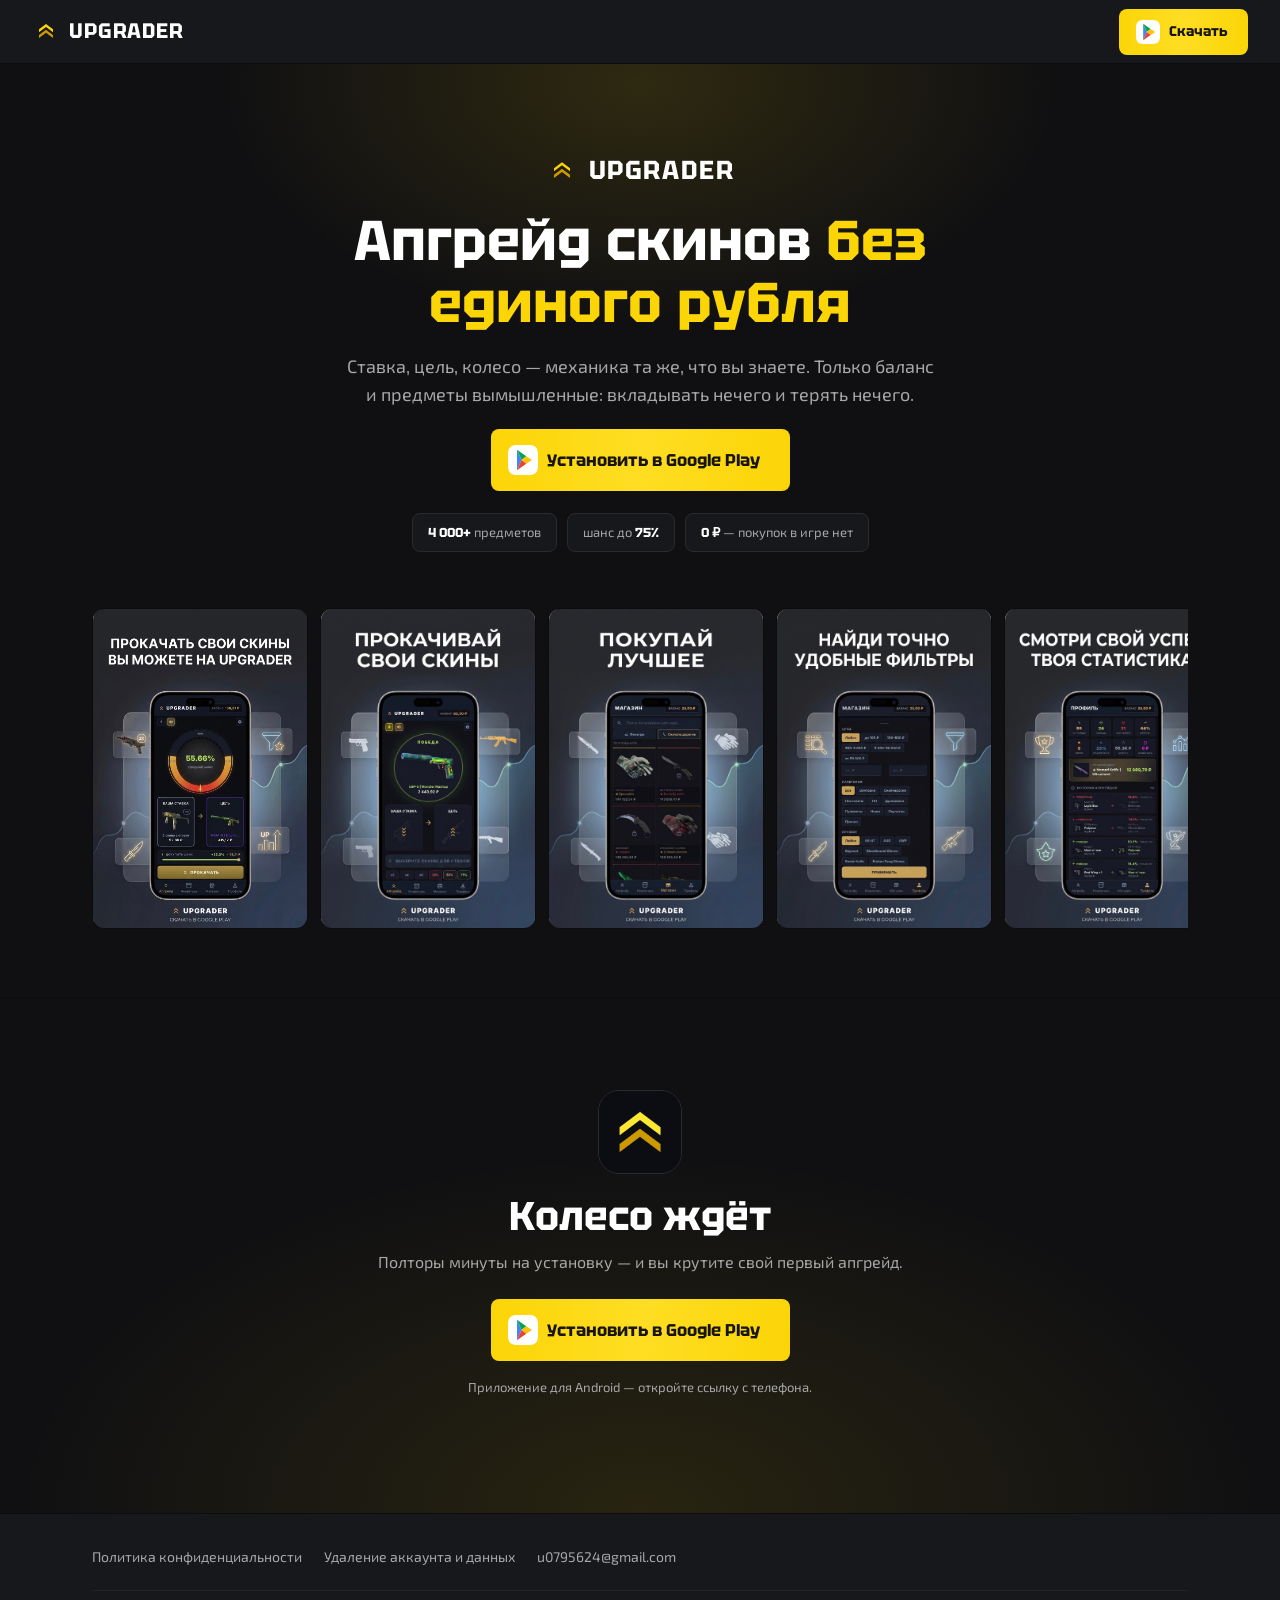
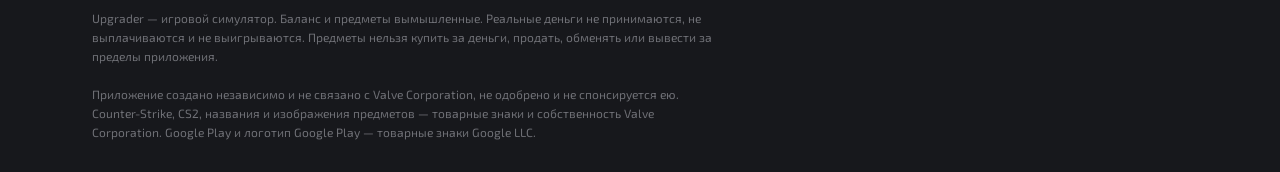
==== index.html @ e93dd1fe "Промо-страница Upgrader для upgrader-play.ru Co-Authored-By: Claude Opus 5 <noreply@anthropic.com>" ====
<!doctype html>
<html lang="ru">
  <head>
    <meta charset="utf-8" />
    <meta name="viewport" content="width=device-width, initial-scale=1" />
    <title>Upgrader — апгрейд скинов КС2 на Android. Скачать бесплатно</title>
    <meta
      name="description"
      content="Upgrader — апгрейд скинов CS2 в телефоне. Ставка, цель, колесо. 4000+ предметов, шанс до 75%, бесплатно. Скачать в Google Play."
    />
    <link rel="canonical" href="https://upgrader-play.ru/" />
    <meta name="theme-color" content="#17181c" />

    <meta property="og:type" content="website" />
    <meta property="og:url" content="https://upgrader-play.ru/" />
    <meta property="og:title" content="Upgrader — апгрейд скинов КС2 бесплатно" />
    <meta property="og:description" content="Та же механика апгрейда, только без депозита. Скачать в Google Play." />
    <meta property="og:image" content="/assets/img/shots/s2.png" />
    <meta name="twitter:card" content="summary_large_image" />

    <link rel="icon" href="/assets/img/favicon.svg" type="image/svg+xml" />
    <link rel="apple-touch-icon" href="/assets/img/icon-512.png" />
    <link rel="preload" href="/assets/fonts/tektur-cyrillic.woff2" as="font" type="font/woff2" crossorigin />
    <link rel="preload" href="/assets/fonts/exo2-cyrillic.woff2" as="font" type="font/woff2" crossorigin />
    <link rel="stylesheet" href="/assets/css/app.css" />

    <!-- Мгновенная переадресация в Google Play. Сейчас выключена: страница
         показывается, человек нажимает кнопку сам. Чтобы включить — убрать
         комментарий со строки ниже. -->
    <!-- <script>window.AUTO_REDIRECT = true;</script> -->
  </head>

  <body>
    <header class="hdr">
      <a class="logo" href="/">
        <svg viewBox="0 0 512 512" aria-hidden="true">
          <path d="M256 130 384 226v51L256 181 128 277v-51z" fill="#fbd506" />
          <path d="M256 235 384 331v51L256 286 128 382v-51z" fill="#cc9900" />
        </svg>
        UPGRADER
      </a>

      <span class="hdr__sp"></span>

      <a class="btn btn--y btn--play" href="#" data-cta="header">
        <svg class="btn__gp" viewBox="0 0 100 100" aria-hidden="true">
          <rect width="100" height="100" rx="24" fill="#fff" />
          <path d="M30 16 L45 50 L30 84 Z" fill="#4285f4" />
          <path d="M30 16 L61 37.1 L45 50 Z" fill="#00a651" />
          <path d="M61 37.1 L80 50 L61 62.9 L45 50 Z" fill="#ffc107" />
          <path d="M30 84 L61 62.9 L45 50 Z" fill="#ea4335" />
        </svg>
        Скачать
      </a>
    </header>

    <main>
      <!-- Первый экран -->
      <section class="hero">
        <div class="wrap hero__in">
          <div class="wordmark">
            <svg viewBox="0 0 512 512" aria-hidden="true">
              <path d="M256 130 384 226v51L256 181 128 277v-51z" fill="#fbd506" />
              <path d="M256 235 384 331v51L256 286 128 382v-51z" fill="#cc9900" />
            </svg>
            UPGRADER
          </div>

          <h1 class="claim">Апгрейд скинов <em>без единого рубля</em></h1>

          <p class="claim__sub">
            Ставка, цель, колесо — механика та же, что вы знаете. Только баланс
            и предметы вымышленные: вкладывать нечего и терять нечего.
          </p>

          <a class="btn btn--y btn--lg btn--play" href="#" data-cta="hero">
            <svg class="btn__gp" viewBox="0 0 100 100" aria-hidden="true">
              <rect width="100" height="100" rx="24" fill="#fff" />
              <path d="M30 16 L45 50 L30 84 Z" fill="#4285f4" />
              <path d="M30 16 L61 37.1 L45 50 Z" fill="#00a651" />
              <path d="M61 37.1 L80 50 L61 62.9 L45 50 Z" fill="#ffc107" />
              <path d="M30 84 L61 62.9 L45 50 Z" fill="#ea4335" />
            </svg>
            Установить в Google Play
          </a>

          <div class="facts">
            <span><b>4 000+</b> предметов</span>
            <span>шанс до <b>75%</b></span>
            <span><b>0 ₽</b> — покупок в игре нет</span>
          </div>
        </div>
      </section>

      <!-- Скриншоты приложения -->
      <section class="shotsec">
        <div class="wrap">
          <div class="shots">
            <img src="/assets/img/shots/s2.png" alt="Экран апгрейда: колесо, ставка и цель" width="1080" height="1613" />
            <img src="/assets/img/shots/s5.png" alt="Победа: предмет уходит в инвентарь" width="1080" height="1613" loading="lazy" />
            <img src="/assets/img/shots/s3.png" alt="Магазин предметов" width="1080" height="1613" loading="lazy" />
            <img src="/assets/img/shots/s4.png" alt="Фильтры магазина по цене и категории" width="1080" height="1613" loading="lazy" />
            <img src="/assets/img/shots/s1.png" alt="Профиль: статистика и история апгрейдов" width="1080" height="1613" loading="lazy" />
          </div>
        </div>
      </section>

      <!-- Финальный призыв -->
      <section class="finale">
        <div class="wrap">
          <img class="install__icon" src="/assets/img/icon-512.png" alt="" width="84" height="84" />
          <h2>Колесо ждёт</h2>
          <p>Полторы минуты на установку — и вы крутите свой первый апгрейд.</p>
          <a class="btn btn--y btn--lg btn--play" href="#" data-cta="finale">
            <svg class="btn__gp" viewBox="0 0 100 100" aria-hidden="true">
              <rect width="100" height="100" rx="24" fill="#fff" />
              <path d="M30 16 L45 50 L30 84 Z" fill="#4285f4" />
              <path d="M30 16 L61 37.1 L45 50 Z" fill="#00a651" />
              <path d="M61 37.1 L80 50 L61 62.9 L45 50 Z" fill="#ffc107" />
              <path d="M30 84 L61 62.9 L45 50 Z" fill="#ea4335" />
            </svg>
            Установить в Google Play
          </a>
          <p class="hint" data-only="desktop">Приложение для Android — откройте ссылку с телефона.</p>
        </div>
      </section>
    </main>

    <footer class="foot">
      <div class="wrap">
        <nav class="foot__links">
          <a href="/privacy.html">Политика конфиденциальности</a>
          <a href="/delete-account.html">Удаление аккаунта и данных</a>
          <a href="mailto:u0795624@gmail.com">u0795624@gmail.com</a>
        </nav>
        <p class="legal">
          Upgrader — игровой симулятор. Баланс и предметы вымышленные. Реальные деньги
          не принимаются, не выплачиваются и не выигрываются. Предметы нельзя купить
          за деньги, продать, обменять или вывести за пределы приложения.
        </p>
        <p class="legal">
          Приложение создано независимо и не связано с Valve Corporation, не одобрено
          и не спонсируется ею. Counter-Strike, CS2, названия и изображения предметов —
          товарные знаки и собственность Valve Corporation. Google Play и логотип
          Google Play — товарные знаки Google LLC.
        </p>
      </div>
    </footer>

    <div class="dock">
      <a class="btn btn--y btn--wide btn--play" href="#" data-cta="dock">
        <svg class="btn__gp" viewBox="0 0 100 100" aria-hidden="true">
          <rect width="100" height="100" rx="24" fill="#fff" />
          <path d="M30 16 L45 50 L30 84 Z" fill="#4285f4" />
          <path d="M30 16 L61 37.1 L45 50 Z" fill="#00a651" />
          <path d="M61 37.1 L80 50 L61 62.9 L45 50 Z" fill="#ffc107" />
          <path d="M30 84 L61 62.9 L45 50 Z" fill="#ea4335" />
        </svg>
        Установить бесплатно
      </a>
    </div>

    <script src="/assets/js/site.js" defer></script>
  </body>
</html>
---- assets/css/app.css ----
@import url('fonts.css');

/* Палитра и шрифты сняты с upgrader.vip — знакомая игроку среда. */

:root {
  --black: #101012;
  --header: #17181c;
  --block: #17181c;
  --border: #2b2b2e;
  --gray: #a7a7a7;
  --gray-dim: #6f7076;

  --yellow: #fbd506;
  --yellow-ink: #17140a;
  --gold-grad: linear-gradient(93deg, #fbd506 0%, #ffdd23 50%, #fbd506 100%);

  --display: 'Tektur', 'Segoe UI', sans-serif;
  --body: 'Exo 2', 'Segoe UI', sans-serif;

  --shell: 1160px;
  --gut: clamp(16px, 3vw, 32px);
}

*,
*::before,
*::after {
  box-sizing: border-box;
}

body {
  margin: 0;
  background: var(--black);
  color: #fff;
  font: 400 16px/1.55 var(--body);
  -webkit-font-smoothing: antialiased;
  overflow-x: hidden;
}

img {
  display: block;
  max-width: 100%;
}
a {
  color: inherit;
  text-decoration: none;
}
p {
  margin: 0;
}
h1,
h2 {
  font-family: var(--display);
  font-weight: 700;
  line-height: 1.1;
  margin: 0;
}
:focus-visible {
  outline: 2px solid var(--yellow);
  outline-offset: 3px;
  border-radius: 4px;
}

.wrap {
  max-width: var(--shell);
  margin: 0 auto;
  padding: 0 var(--gut);
}

/* ── Шапка ─────────────────────────────────────────────────── */

.hdr {
  position: sticky;
  top: 0;
  z-index: 50;
  height: 64px;
  display: flex;
  align-items: center;
  gap: 20px;
  padding: 0 var(--gut);
  background: var(--header);
  border-bottom: 1px solid #0c0c0e;
}

.logo {
  display: flex;
  align-items: center;
  gap: 9px;
  font-family: var(--display);
  font-weight: 700;
  font-size: 21px;
  letter-spacing: 0.04em;
}

.logo svg {
  width: 28px;
  height: 28px;
}

.hdr__sp {
  flex: 1;
}

/* ── Кнопки ────────────────────────────────────────────────── */

.btn {
  display: inline-flex;
  align-items: center;
  justify-content: center;
  gap: 9px;
  border: 0;
  border-radius: 8px;
  font-family: var(--display);
  font-weight: 700;
  font-size: 14px;
  padding: 11px 20px;
  white-space: nowrap;
  transition: transform 0.15s, box-shadow 0.15s;
}

.btn--y {
  background: var(--gold-grad);
  color: var(--yellow-ink);
}

.btn--y:hover {
  transform: translateY(-1px);
  box-shadow: 0 8px 26px -10px rgba(251, 213, 6, 0.85);
}

.btn--lg {
  padding: 16px 30px;
  font-size: 17px;
}

.btn--wide {
  width: 100%;
}

.btn--play {
  padding-left: 17px;
}

/* Плитка Google Play на кнопке: белая подложка, чтобы не сливалась с золотом */
.btn__gp {
  width: 24px;
  height: 24px;
  flex: none;
  border-radius: 6px;
}

.btn--lg .btn__gp {
  width: 30px;
  height: 30px;
  border-radius: 7px;
}

/* ── Первый экран ──────────────────────────────────────────── */

.hero {
  position: relative;
  padding: clamp(40px, 8vw, 86px) 0 clamp(30px, 5vw, 56px);
  overflow: hidden;
}

.hero::before {
  content: '';
  position: absolute;
  top: -240px;
  left: 50%;
  width: min(900px, 130vw);
  height: 520px;
  transform: translateX(-50%);
  background: radial-gradient(ellipse at center, rgba(251, 213, 6, 0.13), transparent 66%);
  pointer-events: none;
}

.hero__in {
  position: relative;
  display: flex;
  flex-direction: column;
  align-items: center;
  gap: 20px;
  text-align: center;
}

.wordmark {
  display: flex;
  align-items: center;
  gap: 11px;
  font-family: var(--display);
  font-weight: 700;
  font-size: clamp(20px, 3vw, 26px);
  letter-spacing: 0.06em;
}

.wordmark svg {
  width: 32px;
  height: 32px;
}

.claim {
  font-size: clamp(30px, 6vw, 56px);
  max-width: 16ch;
}

.claim em {
  font-style: normal;
  color: var(--yellow);
}

.claim__sub {
  color: var(--gray);
  font-size: clamp(15px, 2vw, 18px);
  max-width: 54ch;
}

.facts {
  display: flex;
  flex-wrap: wrap;
  justify-content: center;
  gap: 10px;
  margin-top: 2px;
}

.facts span {
  background: var(--block);
  border: 1px solid var(--border);
  border-radius: 8px;
  padding: 8px 15px;
  font-size: 13px;
  color: var(--gray);
}

.facts b {
  color: #fff;
  font-family: var(--display);
}

/* ── Скриншоты ─────────────────────────────────────────────── */

.shotsec {
  padding-bottom: clamp(30px, 5vw, 56px);
}

.shots {
  display: grid;
  grid-auto-flow: column;
  grid-auto-columns: minmax(216px, 1fr);
  gap: 12px;
  overflow-x: auto;
  padding-bottom: 12px;
  scroll-snap-type: x mandatory;
  scrollbar-width: thin;
  scrollbar-color: #34343a transparent;
}

.shots img {
  scroll-snap-align: center;
  width: 100%;
  height: auto;
  border-radius: 12px;
  border: 1px solid #0c0c0e;
  background: var(--block);
}

/* ── Финал ─────────────────────────────────────────────────── */

.finale {
  text-align: center;
  padding: clamp(48px, 8vw, 92px) 0;
  border-top: 1px solid #0c0c0e;
  background: radial-gradient(ellipse 70% 100% at 50% 100%, rgba(251, 213, 6, 0.1), transparent 70%);
}

.install__icon {
  width: 84px;
  height: 84px;
  border-radius: 21px;
  border: 1px solid var(--border);
  margin: 0 auto 20px;
}

.finale h2 {
  font-size: clamp(26px, 4.4vw, 40px);
  margin-bottom: 12px;
}

.finale p {
  color: var(--gray);
  margin-bottom: 24px;
}

.hint {
  color: var(--gray-dim);
  font-size: 13px;
  margin-top: 16px;
}

/* ── Подвал ────────────────────────────────────────────────── */

.foot {
  background: var(--header);
  border-top: 1px solid #0c0c0e;
  padding: 32px 0 calc(30px + env(safe-area-inset-bottom));
}

.foot__links {
  display: flex;
  flex-wrap: wrap;
  gap: 22px;
  padding-bottom: 22px;
  border-bottom: 1px solid #232325;
}

.foot__links a {
  color: var(--gray);
  font-size: 14px;
}

.foot__links a:hover {
  color: #fff;
}

.legal {
  color: var(--gray-dim);
  font-size: 12px;
  line-height: 1.6;
  max-width: 90ch;
  margin-top: 18px;
}

/* ── Липкая кнопка на телефоне ─────────────────────────────── */

.dock {
  position: fixed;
  left: 0;
  right: 0;
  bottom: 0;
  z-index: 45;
  display: none;
  padding: 9px var(--gut) calc(9px + env(safe-area-inset-bottom));
  background: rgba(16, 16, 18, 0.94);
  backdrop-filter: blur(10px);
  border-top: 1px solid #232325;
}

@media (max-width: 720px) {
  body[data-scrolled] .dock {
    display: block;
  }
  body {
    padding-bottom: 70px;
  }
  .hdr .btn--y {
    display: none;
  }
}

[data-only='desktop'] {
  display: none;
}

body[data-plat='other'] [data-only='desktop'] {
  display: revert;
}

@media (prefers-reduced-motion: reduce) {
  *,
  *::before,
  *::after {
    transition-duration: 0.01ms !important;
    animation-duration: 0.01ms !important;
  }
}
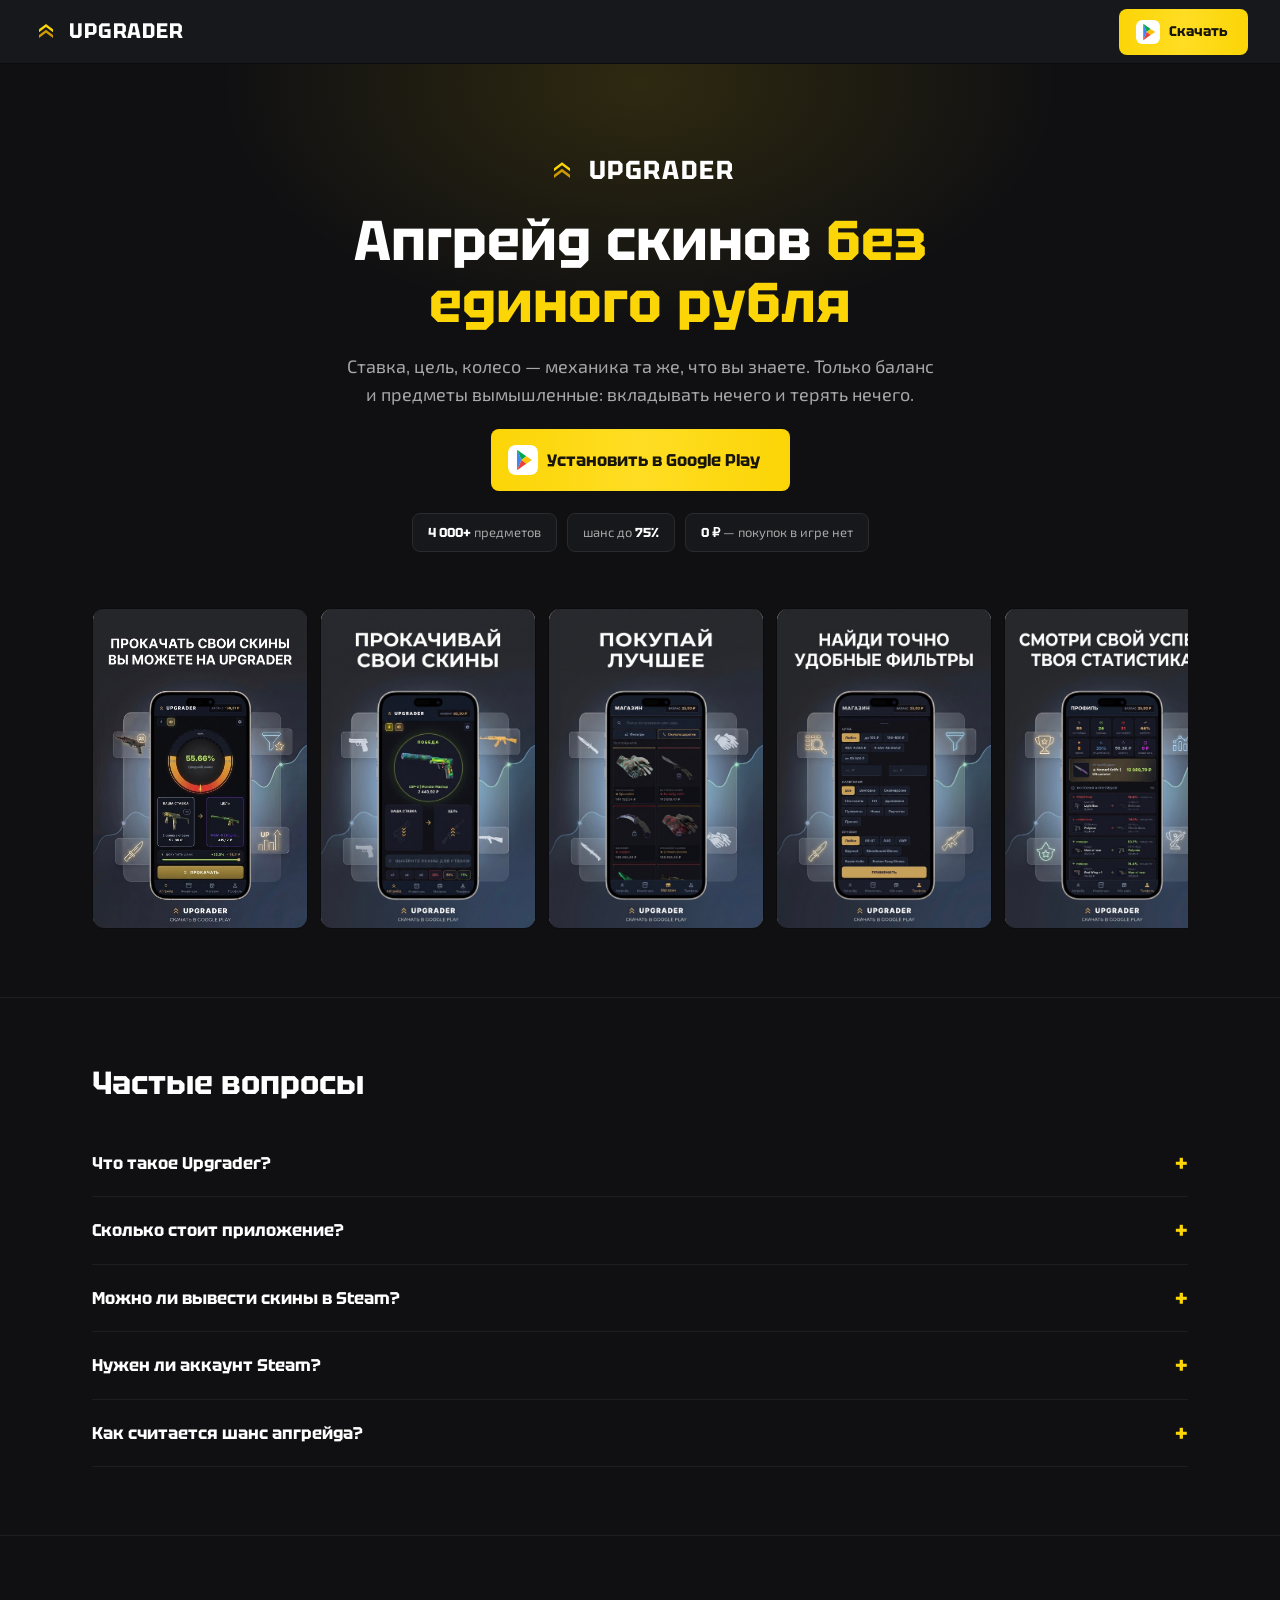
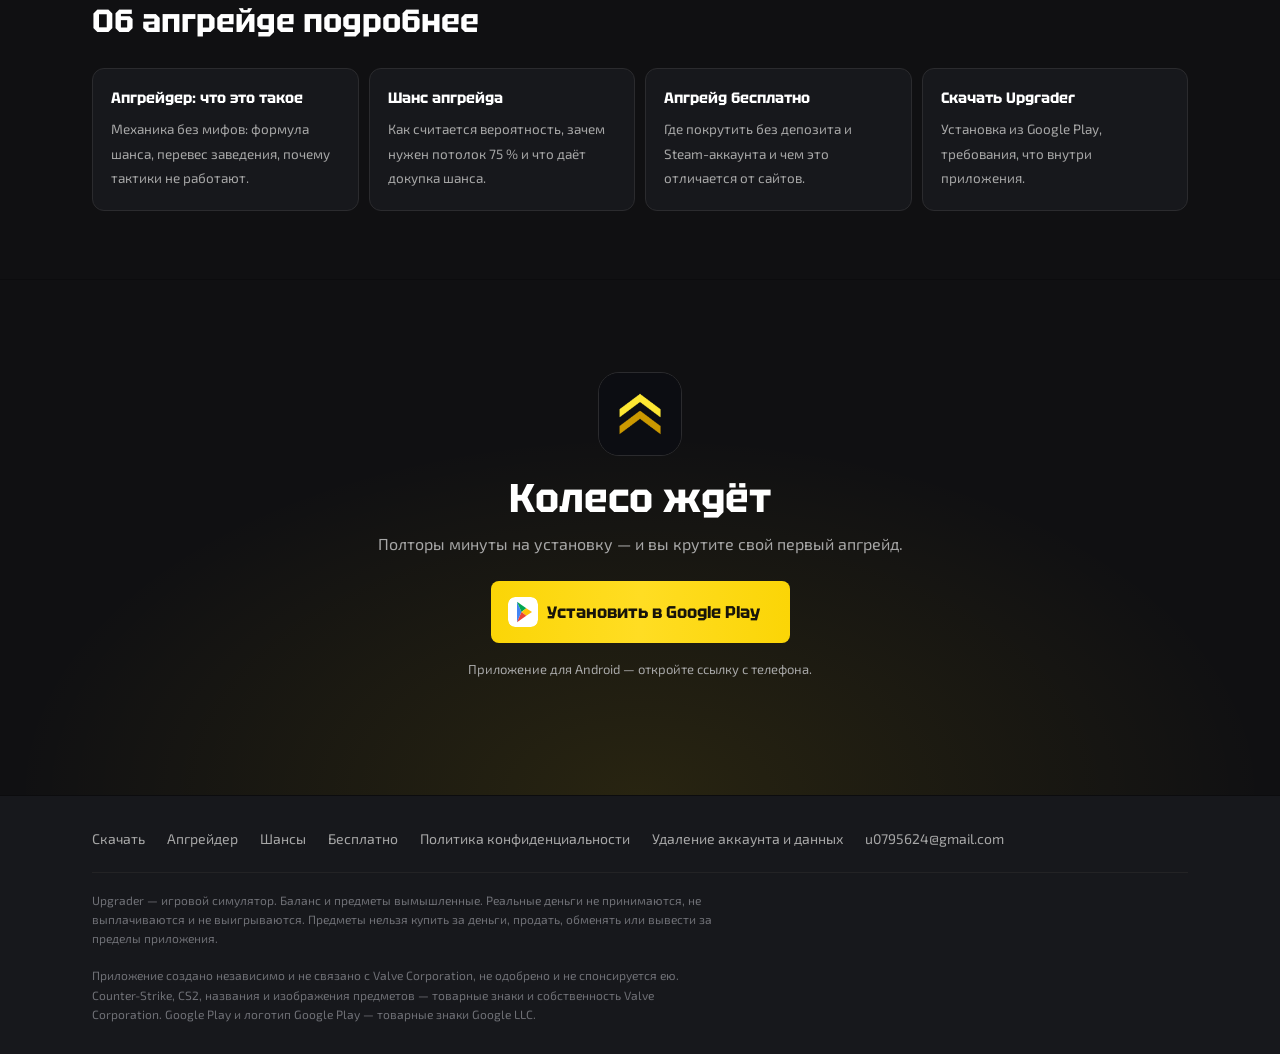
==== commit ed4b2ea1: "SEO: контентные страницы, микроразметка, robots и sitemap Четыре страницы под поисковые кластеры: ск" ====
--- a/index.html
+++ b/index.html
@@ -3,19 +3,21 @@
   <head>
     <meta charset="utf-8" />
     <meta name="viewport" content="width=device-width, initial-scale=1" />
-    <title>Upgrader — апгрейд скинов КС2 на Android. Скачать бесплатно</title>
+    <title>Upgrader (Апгрейдер) — апгрейд скинов КС2, скачать на Android</title>
     <meta
       name="description"
-      content="Upgrader — апгрейд скинов CS2 в телефоне. Ставка, цель, колесо. 4000+ предметов, шанс до 75%, бесплатно. Скачать в Google Play."
+      content="Upgrader — апгрейдер скинов CS2 на телефоне. Ставка, цель, колесо: 4000+ предметов, шанс до 75%. Бесплатно, без депозита и Steam-аккаунта. Скачать в Google Play."
     />
     <link rel="canonical" href="https://upgrader-play.ru/" />
     <meta name="theme-color" content="#17181c" />
 
     <meta property="og:type" content="website" />
     <meta property="og:url" content="https://upgrader-play.ru/" />
-    <meta property="og:title" content="Upgrader — апгрейд скинов КС2 бесплатно" />
+    <meta property="og:site_name" content="Upgrader" />
+    <meta property="og:locale" content="ru_RU" />
+    <meta property="og:title" content="Upgrader (Апгрейдер) — апгрейд скинов КС2 бесплатно" />
     <meta property="og:description" content="Та же механика апгрейда, только без депозита. Скачать в Google Play." />
-    <meta property="og:image" content="/assets/img/shots/s2.png" />
+    <meta property="og:image" content="https://upgrader-play.ru/assets/img/shots/s2.png" />
     <meta name="twitter:card" content="summary_large_image" />
 
     <link rel="icon" href="/assets/img/favicon.svg" type="image/svg+xml" />
@@ -28,6 +30,88 @@
          показывается, человек нажимает кнопку сам. Чтобы включить — убрать
          комментарий со строки ниже. -->
     <!-- <script>window.AUTO_REDIRECT = true;</script> -->
+
+    <script type="application/ld+json">
+      {
+        "@context": "https://schema.org",
+        "@graph": [
+          {
+            "@type": "WebSite",
+            "@id": "https://upgrader-play.ru/#website",
+            "url": "https://upgrader-play.ru/",
+            "name": "Upgrader",
+            "alternateName": ["Апгрейдер", "Upgrader апгрейдер скины кс"],
+            "inLanguage": "ru-RU"
+          },
+          {
+            "@type": "MobileApplication",
+            "@id": "https://upgrader-play.ru/#app",
+            "name": "Upgrader — апгрейдер скинов",
+            "alternateName": "Апгрейдер",
+            "description": "Симулятор апгрейда скинов CS2 для Android: ставка, цель, колесо. Более 4000 предметов, максимальный шанс 75%, внутриигровых покупок нет.",
+            "applicationCategory": "GameApplication",
+            "applicationSubCategory": "Casual",
+            "operatingSystem": "Android 6.0+",
+            "inLanguage": "ru-RU",
+            "author": { "@type": "Organization", "name": "Narodniy" },
+            "screenshot": [
+              "https://upgrader-play.ru/assets/img/shots/s2.png",
+              "https://upgrader-play.ru/assets/img/shots/s3.png",
+              "https://upgrader-play.ru/assets/img/shots/s1.png"
+            ],
+            "offers": { "@type": "Offer", "price": "0", "priceCurrency": "RUB" },
+            "installUrl": "https://play.google.com/store/apps/details?id=com.upgrader.upgrader",
+            "downloadUrl": "https://play.google.com/store/apps/details?id=com.upgrader.upgrader"
+          },
+          {
+            "@type": "FAQPage",
+            "@id": "https://upgrader-play.ru/#faq",
+            "mainEntity": [
+              {
+                "@type": "Question",
+                "name": "Что такое Upgrader?",
+                "acceptedAnswer": {
+                  "@type": "Answer",
+                  "text": "Upgrader — приложение для Android, симулятор апгрейда скинов CS2. Вы ставите предмет, выбираете цель дороже и крутите колесо. Баланс и предметы вымышленные."
+                }
+              },
+              {
+                "@type": "Question",
+                "name": "Сколько стоит приложение?",
+                "acceptedAnswer": {
+                  "@type": "Answer",
+                  "text": "Нисколько. Скачивание бесплатное, внутриигровых покупок нет. В игре есть рекламные ролики: за досмотренный ролик даётся кейс."
+                }
+              },
+              {
+                "@type": "Question",
+                "name": "Можно ли вывести скины в Steam?",
+                "acceptedAnswer": {
+                  "@type": "Answer",
+                  "text": "Нет. Предметы существуют только внутри приложения: их нельзя купить за деньги, продать, обменять или вывести."
+                }
+              },
+              {
+                "@type": "Question",
+                "name": "Нужен ли аккаунт Steam?",
+                "acceptedAnswer": {
+                  "@type": "Answer",
+                  "text": "Нет. Ни Steam, ни регистрация не нужны, играть можно сразу в гостевом режиме. Вход через Google нужен только для сохранения прогресса в облаке."
+                }
+              },
+              {
+                "@type": "Question",
+                "name": "Как считается шанс апгрейда?",
+                "acceptedAnswer": {
+                  "@type": "Answer",
+                  "text": "Как отношение стоимости ставки к стоимости цели в процентах, с верхним пределом 75%. Значение видно в центре колеса до прокрутки."
+                }
+              }
+            ]
+          }
+        ]
+      }
+    </script>
   </head>
 
   <body>
@@ -101,6 +185,83 @@
             <img src="/assets/img/shots/s3.png" alt="Магазин предметов" width="1080" height="1613" loading="lazy" />
             <img src="/assets/img/shots/s4.png" alt="Фильтры магазина по цене и категории" width="1080" height="1613" loading="lazy" />
             <img src="/assets/img/shots/s1.png" alt="Профиль: статистика и история апгрейдов" width="1080" height="1613" loading="lazy" />
+          </div>
+        </div>
+      </section>
+
+      <!-- Частые вопросы -->
+      <section class="block">
+        <div class="wrap">
+          <h2>Частые вопросы</h2>
+
+          <details class="qa">
+            <summary>Что такое Upgrader?</summary>
+            <p>
+              Приложение для Android — симулятор апгрейда скинов CS2. Вы ставите
+              предмет, выбираете цель подороже и крутите колесо. Баланс и предметы
+              вымышленные.
+            </p>
+          </details>
+
+          <details class="qa">
+            <summary>Сколько стоит приложение?</summary>
+            <p>
+              Нисколько. Скачивание бесплатное, внутриигровых покупок нет.
+              В игре есть рекламные ролики: за досмотренный ролик даётся кейс.
+            </p>
+          </details>
+
+          <details class="qa">
+            <summary>Можно ли вывести скины в Steam?</summary>
+            <p>
+              Нет. Предметы существуют только внутри приложения: их нельзя купить
+              за деньги, продать, обменять или вывести. Это симулятор механики,
+              а не площадка обмена.
+            </p>
+          </details>
+
+          <details class="qa">
+            <summary>Нужен ли аккаунт Steam?</summary>
+            <p>
+              Нет. Ни Steam, ни регистрация не нужны — играть можно сразу
+              в гостевом режиме. Вход через Google нужен только чтобы прогресс
+              сохранялся в облаке и переносился на другое устройство.
+            </p>
+          </details>
+
+          <details class="qa">
+            <summary>Как считается шанс апгрейда?</summary>
+            <p>
+              Как отношение стоимости ставки к стоимости цели в процентах,
+              с верхним пределом 75 %. Значение видно в центре колеса
+              до прокрутки. Подробный разбор — на странице
+              <a href="/shansy/" style="color: var(--yellow)">о шансах апгрейда</a>.
+            </p>
+          </details>
+        </div>
+      </section>
+
+      <!-- Внутренние ссылки -->
+      <section class="block">
+        <div class="wrap">
+          <h2>Об апгрейде подробнее</h2>
+          <div class="links">
+            <a href="/apgreider/">
+              <b>Апгрейдер: что это такое</b>
+              <span>Механика без мифов: формула шанса, перевес заведения, почему тактики не работают.</span>
+            </a>
+            <a href="/shansy/">
+              <b>Шанс апгрейда</b>
+              <span>Как считается вероятность, зачем нужен потолок 75 % и что даёт докупка шанса.</span>
+            </a>
+            <a href="/besplatno/">
+              <b>Апгрейд бесплатно</b>
+              <span>Где покрутить без депозита и Steam-аккаунта и чем это отличается от сайтов.</span>
+            </a>
+            <a href="/skachat/">
+              <b>Скачать Upgrader</b>
+              <span>Установка из Google Play, требования, что внутри приложения.</span>
+            </a>
           </div>
         </div>
       </section>
@@ -129,6 +290,10 @@
     <footer class="foot">
       <div class="wrap">
         <nav class="foot__links">
+          <a href="/skachat/">Скачать</a>
+          <a href="/apgreider/">Апгрейдер</a>
+          <a href="/shansy/">Шансы</a>
+          <a href="/besplatno/">Бесплатно</a>
           <a href="/privacy.html">Политика конфиденциальности</a>
           <a href="/delete-account.html">Удаление аккаунта и данных</a>
           <a href="mailto:u0795624@gmail.com">u0795624@gmail.com</a>
--- a/assets/css/app.css
+++ b/assets/css/app.css
@@ -263,6 +263,89 @@
   background: var(--block);
 }
 
+/* ── Вопросы и внутренние ссылки ───────────────────────────── */
+
+.block {
+  padding: clamp(38px, 6vw, 68px) 0;
+  border-top: 1px solid #1e1e21;
+}
+
+.block h2 {
+  font-size: clamp(22px, 3.4vw, 32px);
+  margin-bottom: clamp(18px, 2.6vw, 28px);
+}
+
+.qa {
+  border-bottom: 1px solid #1e1e21;
+}
+
+.qa summary {
+  list-style: none;
+  cursor: pointer;
+  padding: 17px 0;
+  font-family: var(--display);
+  font-weight: 700;
+  font-size: clamp(14px, 2vw, 17px);
+  display: flex;
+  align-items: center;
+  justify-content: space-between;
+  gap: 16px;
+}
+
+.qa summary::-webkit-details-marker {
+  display: none;
+}
+
+.qa summary::after {
+  content: '+';
+  color: var(--yellow);
+  font-size: 21px;
+  flex: none;
+}
+
+.qa[open] summary::after {
+  content: '−';
+}
+
+.qa p {
+  color: var(--gray);
+  padding-bottom: 18px;
+  max-width: 74ch;
+  font-size: 14.5px;
+}
+
+.links {
+  display: grid;
+  grid-template-columns: repeat(auto-fit, minmax(230px, 1fr));
+  gap: 10px;
+}
+
+.links a {
+  display: block;
+  background: var(--block);
+  border: 1px solid var(--border);
+  border-radius: 12px;
+  padding: 18px 18px 20px;
+  transition: border-color 0.15s, transform 0.15s;
+}
+
+.links a:hover {
+  border-color: #4a4a50;
+  transform: translateY(-2px);
+}
+
+.links b {
+  font-family: var(--display);
+  font-size: 15px;
+  display: block;
+  margin-bottom: 6px;
+}
+
+.links span {
+  color: var(--gray);
+  font-size: 13.5px;
+}
+
 /* ── Финал ─────────────────────────────────────────────────── */
 
 .finale {
@@ -294,6 +377,155 @@
   color: var(--gray-dim);
   font-size: 13px;
   margin-top: 16px;
+}
+
+/* ── Текстовые страницы ────────────────────────────────────── */
+
+.doc {
+  max-width: 760px;
+  margin: 0 auto;
+  padding: clamp(28px, 5vw, 56px) var(--gut) clamp(40px, 6vw, 72px);
+}
+
+.crumbs {
+  font-size: 13px;
+  color: var(--gray-dim);
+  margin-bottom: 20px;
+}
+
+.crumbs a {
+  color: var(--gray);
+}
+
+.crumbs a:hover {
+  color: #fff;
+}
+
+.doc h1 {
+  font-size: clamp(26px, 4.6vw, 40px);
+  margin-bottom: 16px;
+}
+
+.doc h2 {
+  font-size: clamp(20px, 3vw, 27px);
+  margin: 38px 0 14px;
+}
+
+.doc h3 {
+  font-family: var(--display);
+  font-size: 17px;
+  font-weight: 700;
+  margin: 26px 0 10px;
+}
+
+.doc p {
+  margin-bottom: 15px;
+  color: #d4d4d6;
+}
+
+.doc .lead {
+  font-size: clamp(16px, 2.2vw, 18px);
+  color: var(--gray);
+  margin-bottom: 26px;
+}
+
+.doc ul,
+.doc ol {
+  margin: 0 0 18px;
+  padding-left: 22px;
+  color: #d4d4d6;
+}
+
+.doc li {
+  margin-bottom: 8px;
+}
+
+.doc a:not(.btn) {
+  color: var(--yellow);
+  text-decoration: underline;
+  text-underline-offset: 3px;
+  text-decoration-thickness: 1px;
+}
+
+.doc strong {
+  color: #fff;
+}
+
+.note {
+  background: var(--block);
+  border: 1px solid var(--border);
+  border-left: 3px solid var(--yellow);
+  border-radius: 10px;
+  padding: 16px 18px;
+  margin: 22px 0;
+}
+
+.note p:last-child {
+  margin-bottom: 0;
+}
+
+.doc table {
+  width: 100%;
+  border-collapse: collapse;
+  margin: 20px 0;
+  font-size: 14.5px;
+}
+
+.doc th,
+.doc td {
+  border: 1px solid var(--border);
+  padding: 9px 12px;
+  text-align: left;
+}
+
+.doc th {
+  background: var(--block);
+  font-family: var(--display);
+  font-weight: 700;
+  font-size: 13px;
+}
+
+.ctabox {
+  background: var(--block);
+  border: 1px solid var(--border);
+  border-radius: 14px;
+  padding: 26px 24px 28px;
+  margin: 34px 0;
+  display: grid;
+  justify-items: center;
+  text-align: center;
+  gap: 14px;
+}
+
+.ctabox h2 {
+  margin: 0;
+  font-size: clamp(19px, 2.6vw, 24px);
+}
+
+.ctabox p {
+  margin: 0;
+  color: var(--gray);
+  font-size: 14.5px;
+}
+
+.related {
+  margin-top: 40px;
+  padding-top: 26px;
+  border-top: 1px solid #1e1e21;
+}
+
+.related p.foot__t {
+  margin-bottom: 12px;
+}
+
+.related ul {
+  list-style: none;
+  padding: 0;
+  margin: 0;
+}
+
+.related li {
+  margin-bottom: 9px;
 }
 
 /* ── Подвал ────────────────────────────────────────────────── */
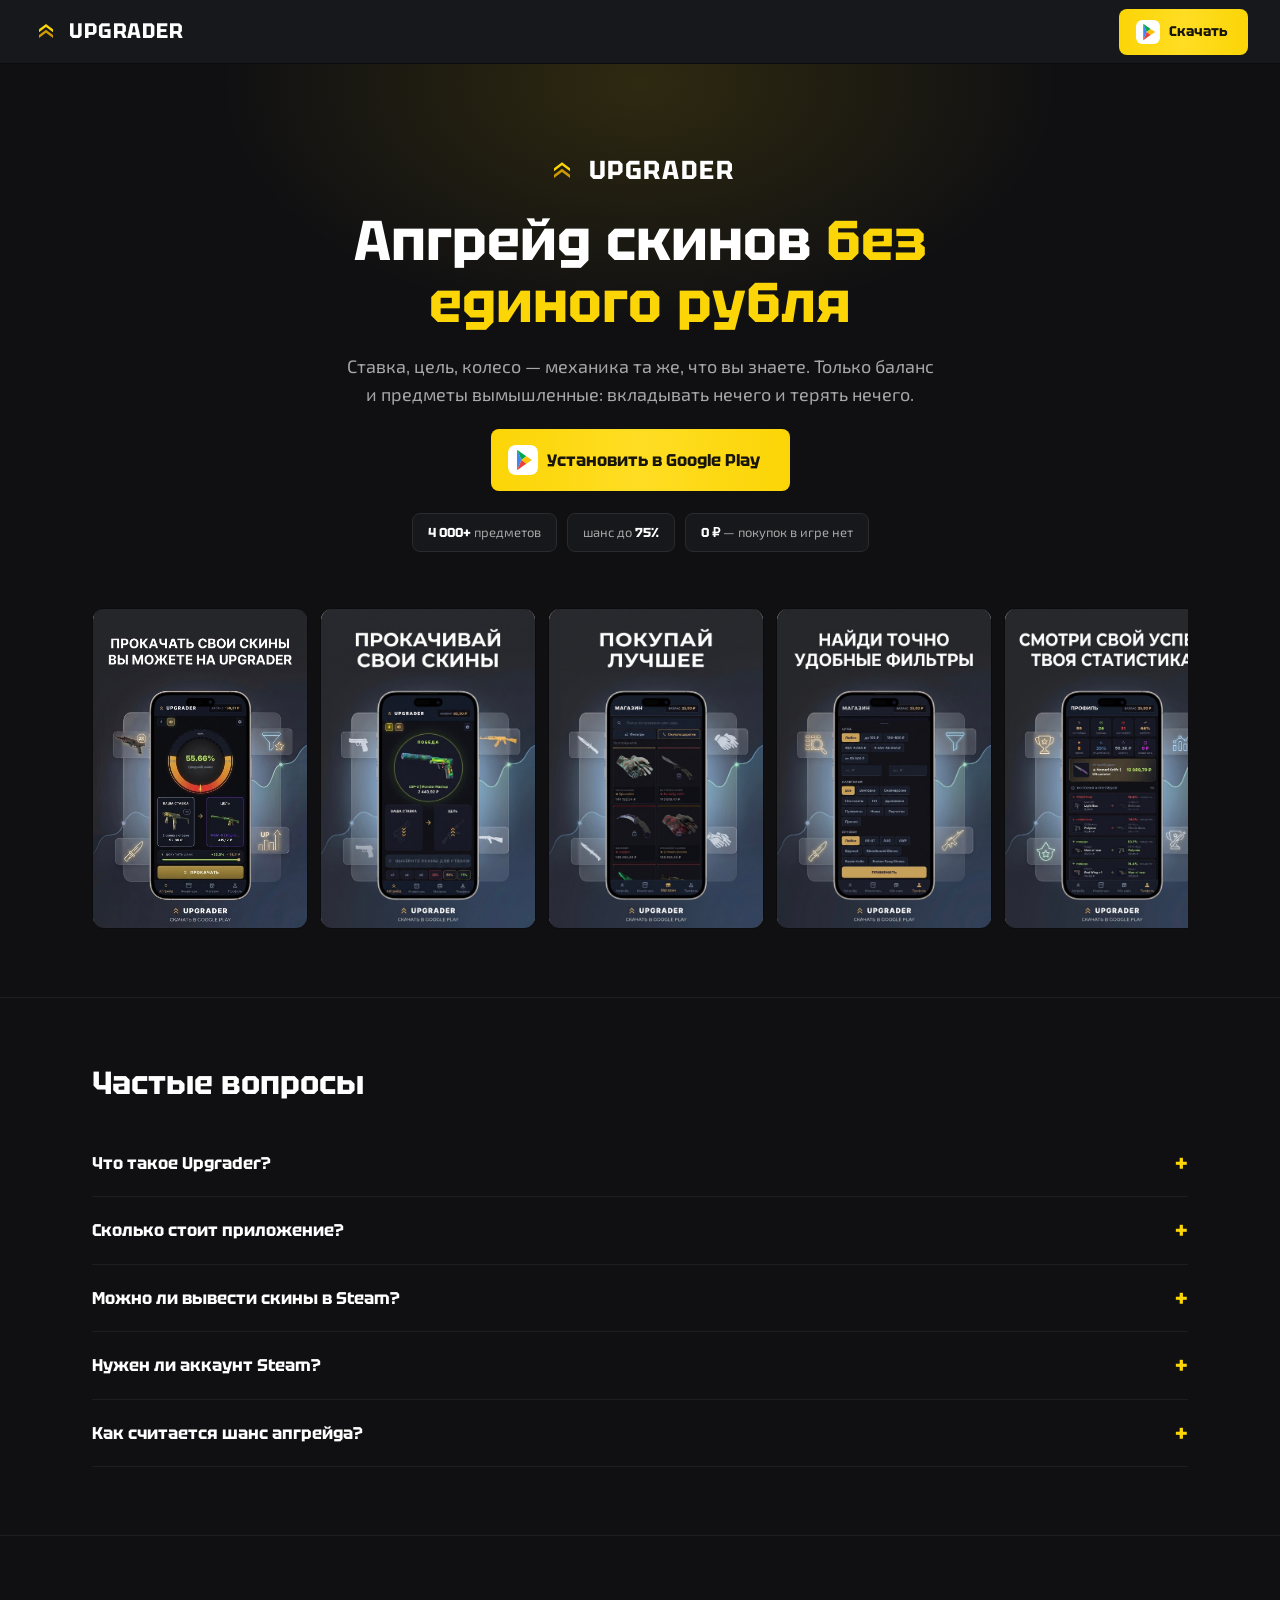
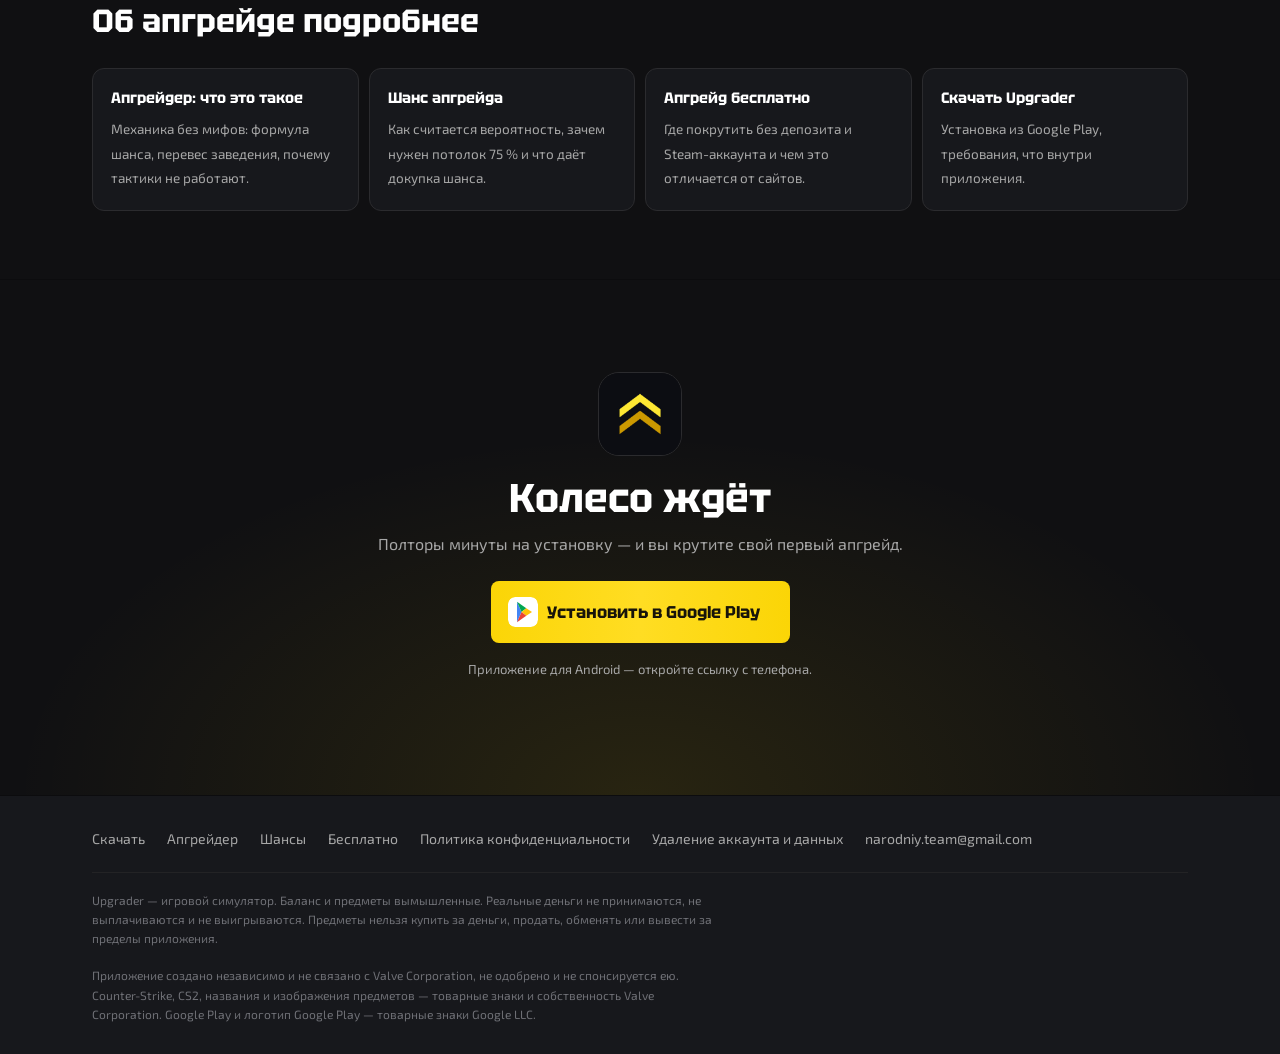
==== commit f0cf0116: "Почта для связи — narodniy.team@gmail.com Политика, страница удаления аккаунта и посадочные страницы" ====
--- a/index.html
+++ b/index.html
@@ -126,7 +126,7 @@
 
       <span class="hdr__sp"></span>
 
-      <a class="btn btn--y btn--play" href="#" data-cta="header">
+      <a class="btn btn--y btn--play" href="https://play.google.com/store/apps/details?id=com.upgrader.upgrader&amp;referrer=utm_source%3Dlanding%26utm_medium%3Dweb%26utm_campaign%3Dlanding" data-cta="header">
         <svg class="btn__gp" viewBox="0 0 100 100" aria-hidden="true">
           <rect width="100" height="100" rx="24" fill="#fff" />
           <path d="M30 16 L45 50 L30 84 Z" fill="#4285f4" />
@@ -157,7 +157,7 @@
             и предметы вымышленные: вкладывать нечего и терять нечего.
           </p>
 
-          <a class="btn btn--y btn--lg btn--play" href="#" data-cta="hero">
+          <a class="btn btn--y btn--lg btn--play" href="https://play.google.com/store/apps/details?id=com.upgrader.upgrader&amp;referrer=utm_source%3Dlanding%26utm_medium%3Dweb%26utm_campaign%3Dlanding" data-cta="hero">
             <svg class="btn__gp" viewBox="0 0 100 100" aria-hidden="true">
               <rect width="100" height="100" rx="24" fill="#fff" />
               <path d="M30 16 L45 50 L30 84 Z" fill="#4285f4" />
@@ -272,7 +272,7 @@
           <img class="install__icon" src="/assets/img/icon-512.png" alt="" width="84" height="84" />
           <h2>Колесо ждёт</h2>
           <p>Полторы минуты на установку — и вы крутите свой первый апгрейд.</p>
-          <a class="btn btn--y btn--lg btn--play" href="#" data-cta="finale">
+          <a class="btn btn--y btn--lg btn--play" href="https://play.google.com/store/apps/details?id=com.upgrader.upgrader&amp;referrer=utm_source%3Dlanding%26utm_medium%3Dweb%26utm_campaign%3Dlanding" data-cta="finale">
             <svg class="btn__gp" viewBox="0 0 100 100" aria-hidden="true">
               <rect width="100" height="100" rx="24" fill="#fff" />
               <path d="M30 16 L45 50 L30 84 Z" fill="#4285f4" />
@@ -296,7 +296,7 @@
           <a href="/besplatno/">Бесплатно</a>
           <a href="/privacy.html">Политика конфиденциальности</a>
           <a href="/delete-account.html">Удаление аккаунта и данных</a>
-          <a href="mailto:u0795624@gmail.com">u0795624@gmail.com</a>
+          <a href="mailto:narodniy.team@gmail.com">narodniy.team@gmail.com</a>
         </nav>
         <p class="legal">
           Upgrader — игровой симулятор. Баланс и предметы вымышленные. Реальные деньги
@@ -313,7 +313,7 @@
     </footer>
 
     <div class="dock">
-      <a class="btn btn--y btn--wide btn--play" href="#" data-cta="dock">
+      <a class="btn btn--y btn--wide btn--play" href="https://play.google.com/store/apps/details?id=com.upgrader.upgrader&amp;referrer=utm_source%3Dlanding%26utm_medium%3Dweb%26utm_campaign%3Dlanding" data-cta="dock">
         <svg class="btn__gp" viewBox="0 0 100 100" aria-hidden="true">
           <rect width="100" height="100" rx="24" fill="#fff" />
           <path d="M30 16 L45 50 L30 84 Z" fill="#4285f4" />
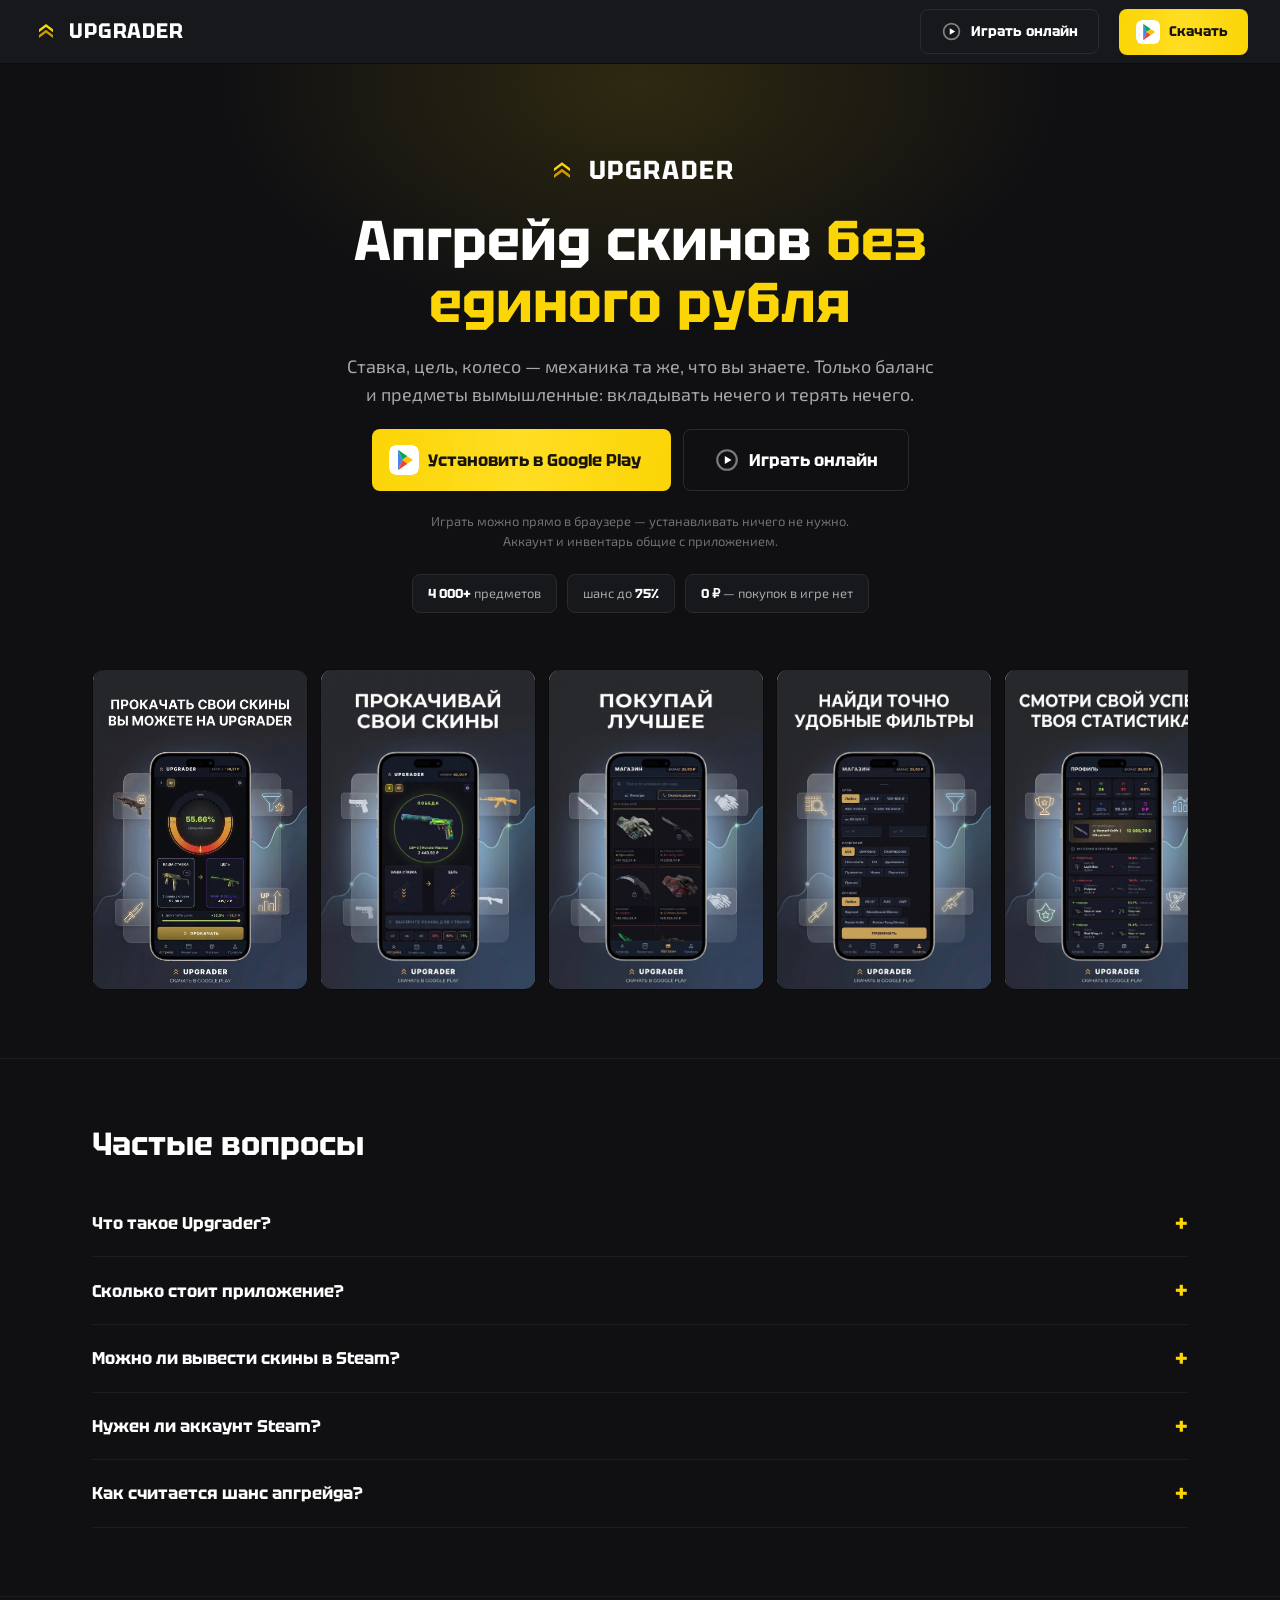
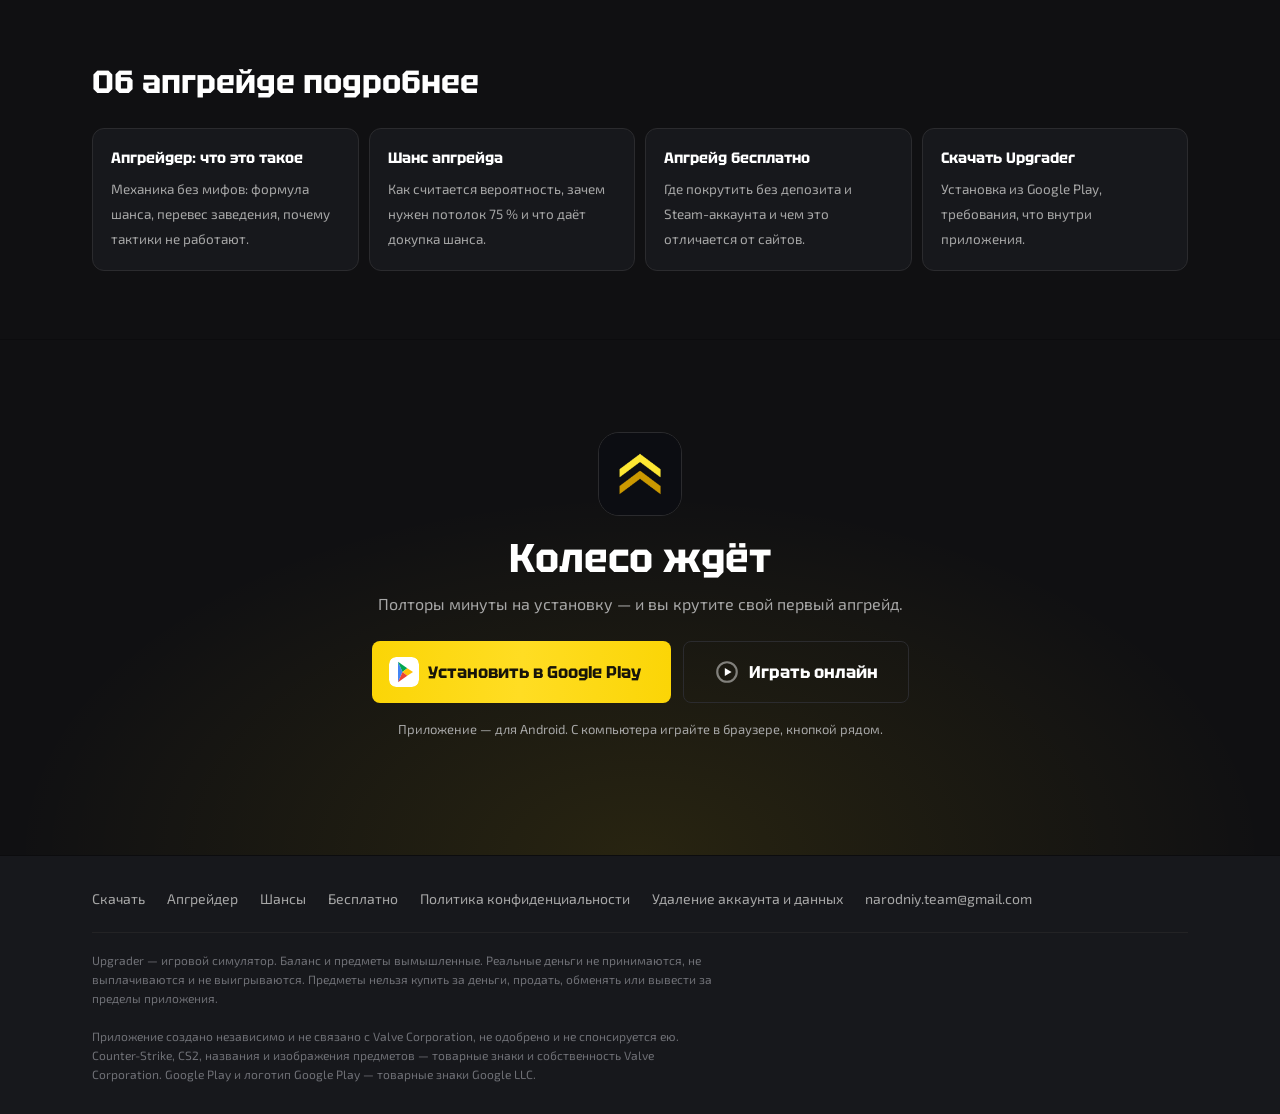
==== commit 4ddc354f: "Кнопка «Играть онлайн» — в шапке, первом экране и финале Игра в браузере жила на /play/, а попасть т" ====
--- a/index.html
+++ b/index.html
@@ -126,6 +126,14 @@
 
       <span class="hdr__sp"></span>
 
+      <a class="btn btn--ghost btn--online" href="/play/" data-online="header">
+        <svg class="btn__wheel" viewBox="0 0 24 24" aria-hidden="true">
+          <circle cx="12" cy="12" r="9" fill="none" stroke="currentColor" stroke-opacity="0.45" stroke-width="2" />
+          <path d="M10 8.4 16.2 12 10 15.6z" fill="currentColor" />
+        </svg>
+        <span>Играть<span class="btn__long"> онлайн</span></span>
+      </a>
+
       <a class="btn btn--y btn--play" href="https://play.google.com/store/apps/details?id=com.upgrader.upgrader&amp;referrer=utm_source%3Dlanding%26utm_medium%3Dweb%26utm_campaign%3Dlanding" data-cta="header">
         <svg class="btn__gp" viewBox="0 0 100 100" aria-hidden="true">
           <rect width="100" height="100" rx="24" fill="#fff" />
@@ -157,16 +165,31 @@
             и предметы вымышленные: вкладывать нечего и терять нечего.
           </p>
 
-          <a class="btn btn--y btn--lg btn--play" href="https://play.google.com/store/apps/details?id=com.upgrader.upgrader&amp;referrer=utm_source%3Dlanding%26utm_medium%3Dweb%26utm_campaign%3Dlanding" data-cta="hero">
-            <svg class="btn__gp" viewBox="0 0 100 100" aria-hidden="true">
-              <rect width="100" height="100" rx="24" fill="#fff" />
-              <path d="M30 16 L45 50 L30 84 Z" fill="#4285f4" />
-              <path d="M30 16 L61 37.1 L45 50 Z" fill="#00a651" />
-              <path d="M61 37.1 L80 50 L61 62.9 L45 50 Z" fill="#ffc107" />
-              <path d="M30 84 L61 62.9 L45 50 Z" fill="#ea4335" />
-            </svg>
-            Установить в Google Play
-          </a>
+          <div class="cta">
+            <a class="btn btn--y btn--lg btn--play" href="https://play.google.com/store/apps/details?id=com.upgrader.upgrader&amp;referrer=utm_source%3Dlanding%26utm_medium%3Dweb%26utm_campaign%3Dlanding" data-cta="hero">
+              <svg class="btn__gp" viewBox="0 0 100 100" aria-hidden="true">
+                <rect width="100" height="100" rx="24" fill="#fff" />
+                <path d="M30 16 L45 50 L30 84 Z" fill="#4285f4" />
+                <path d="M30 16 L61 37.1 L45 50 Z" fill="#00a651" />
+                <path d="M61 37.1 L80 50 L61 62.9 L45 50 Z" fill="#ffc107" />
+                <path d="M30 84 L61 62.9 L45 50 Z" fill="#ea4335" />
+              </svg>
+              Установить в Google Play
+            </a>
+
+            <a class="btn btn--ghost btn--lg btn--online" href="/play/" data-online="hero">
+              <svg class="btn__wheel" viewBox="0 0 24 24" aria-hidden="true">
+                <circle cx="12" cy="12" r="9" fill="none" stroke="currentColor" stroke-opacity="0.45" stroke-width="2" />
+                <path d="M10 8.4 16.2 12 10 15.6z" fill="currentColor" />
+              </svg>
+              Играть онлайн
+            </a>
+          </div>
+
+          <p class="cta__note">
+            Играть можно прямо в браузере — устанавливать ничего не нужно.
+            Аккаунт и инвентарь общие с приложением.
+          </p>
 
           <div class="facts">
             <span><b>4 000+</b> предметов</span>
@@ -272,17 +295,31 @@
           <img class="install__icon" src="/assets/img/icon-512.png" alt="" width="84" height="84" />
           <h2>Колесо ждёт</h2>
           <p>Полторы минуты на установку — и вы крутите свой первый апгрейд.</p>
-          <a class="btn btn--y btn--lg btn--play" href="https://play.google.com/store/apps/details?id=com.upgrader.upgrader&amp;referrer=utm_source%3Dlanding%26utm_medium%3Dweb%26utm_campaign%3Dlanding" data-cta="finale">
-            <svg class="btn__gp" viewBox="0 0 100 100" aria-hidden="true">
-              <rect width="100" height="100" rx="24" fill="#fff" />
-              <path d="M30 16 L45 50 L30 84 Z" fill="#4285f4" />
-              <path d="M30 16 L61 37.1 L45 50 Z" fill="#00a651" />
-              <path d="M61 37.1 L80 50 L61 62.9 L45 50 Z" fill="#ffc107" />
-              <path d="M30 84 L61 62.9 L45 50 Z" fill="#ea4335" />
-            </svg>
-            Установить в Google Play
-          </a>
-          <p class="hint" data-only="desktop">Приложение для Android — откройте ссылку с телефона.</p>
+          <div class="cta">
+            <a class="btn btn--y btn--lg btn--play" href="https://play.google.com/store/apps/details?id=com.upgrader.upgrader&amp;referrer=utm_source%3Dlanding%26utm_medium%3Dweb%26utm_campaign%3Dlanding" data-cta="finale">
+              <svg class="btn__gp" viewBox="0 0 100 100" aria-hidden="true">
+                <rect width="100" height="100" rx="24" fill="#fff" />
+                <path d="M30 16 L45 50 L30 84 Z" fill="#4285f4" />
+                <path d="M30 16 L61 37.1 L45 50 Z" fill="#00a651" />
+                <path d="M61 37.1 L80 50 L61 62.9 L45 50 Z" fill="#ffc107" />
+                <path d="M30 84 L61 62.9 L45 50 Z" fill="#ea4335" />
+              </svg>
+              Установить в Google Play
+            </a>
+
+            <a class="btn btn--ghost btn--lg btn--online" href="/play/" data-online="finale">
+              <svg class="btn__wheel" viewBox="0 0 24 24" aria-hidden="true">
+                <circle cx="12" cy="12" r="9" fill="none" stroke="currentColor" stroke-opacity="0.45" stroke-width="2" />
+                <path d="M10 8.4 16.2 12 10 15.6z" fill="currentColor" />
+              </svg>
+              Играть онлайн
+            </a>
+          </div>
+          <!-- Человеку за компьютером ставить нечего — ему и адресована
+               кнопка «Играть онлайн», о ней и говорит подсказка -->
+          <p class="hint" data-only="desktop">
+            Приложение — для Android. С компьютера играйте в браузере, кнопкой рядом.
+          </p>
         </div>
       </section>
     </main>
--- a/assets/css/app.css
+++ b/assets/css/app.css
@@ -138,6 +138,47 @@
 
 .btn--play {
   padding-left: 17px;
+}
+
+/* Вторая кнопка — «Играть онлайн». Нарочно тише золотой: играть в браузере
+   можно сразу, но главный путь у страницы всё-таки установка, и две
+   одинаково яркие кнопки рядом заставляют выбирать вместо того, чтобы
+   нажать. */
+.btn--ghost {
+  background: transparent;
+  color: #fff;
+  border: 1px solid var(--border);
+}
+
+.btn--ghost:hover {
+  transform: translateY(-1px);
+  border-color: var(--yellow);
+  color: var(--yellow);
+}
+
+.btn__wheel {
+  width: 21px;
+  height: 21px;
+  flex: none;
+}
+
+.btn--lg .btn__wheel {
+  width: 26px;
+  height: 26px;
+}
+
+/* Две кнопки в ряд, а на узком экране — одна под другой */
+.cta {
+  display: flex;
+  flex-wrap: wrap;
+  justify-content: center;
+  gap: 12px;
+}
+
+.cta__note {
+  color: var(--gray-dim);
+  font-size: 13px;
+  max-width: 460px;
 }
 
 /* Плитка Google Play на кнопке: белая подложка, чтобы не сливалась с золотом */
@@ -588,6 +629,24 @@
   }
 }
 
+/* В шапке узкого экрана рядом с логотипом помещается только слово
+   «Играть»: на 320 точках логотип с полной кнопкой не сходится, и лишнее
+   уезжает первым — сначала слово «онлайн», потом значок и отступы.
+   Сама кнопка не прячется никогда: на телефоне это единственный способ
+   попасть в игру из шапки, жёлтая ниже 720 уже скрыта. */
+@media (max-width: 430px) {
+  .hdr {
+    gap: 10px;
+  }
+  .hdr .btn__long,
+  .hdr .btn__wheel {
+    display: none;
+  }
+  .hdr .btn--online {
+    padding: 9px 14px;
+  }
+}
+
 [data-only='desktop'] {
   display: none;
 }
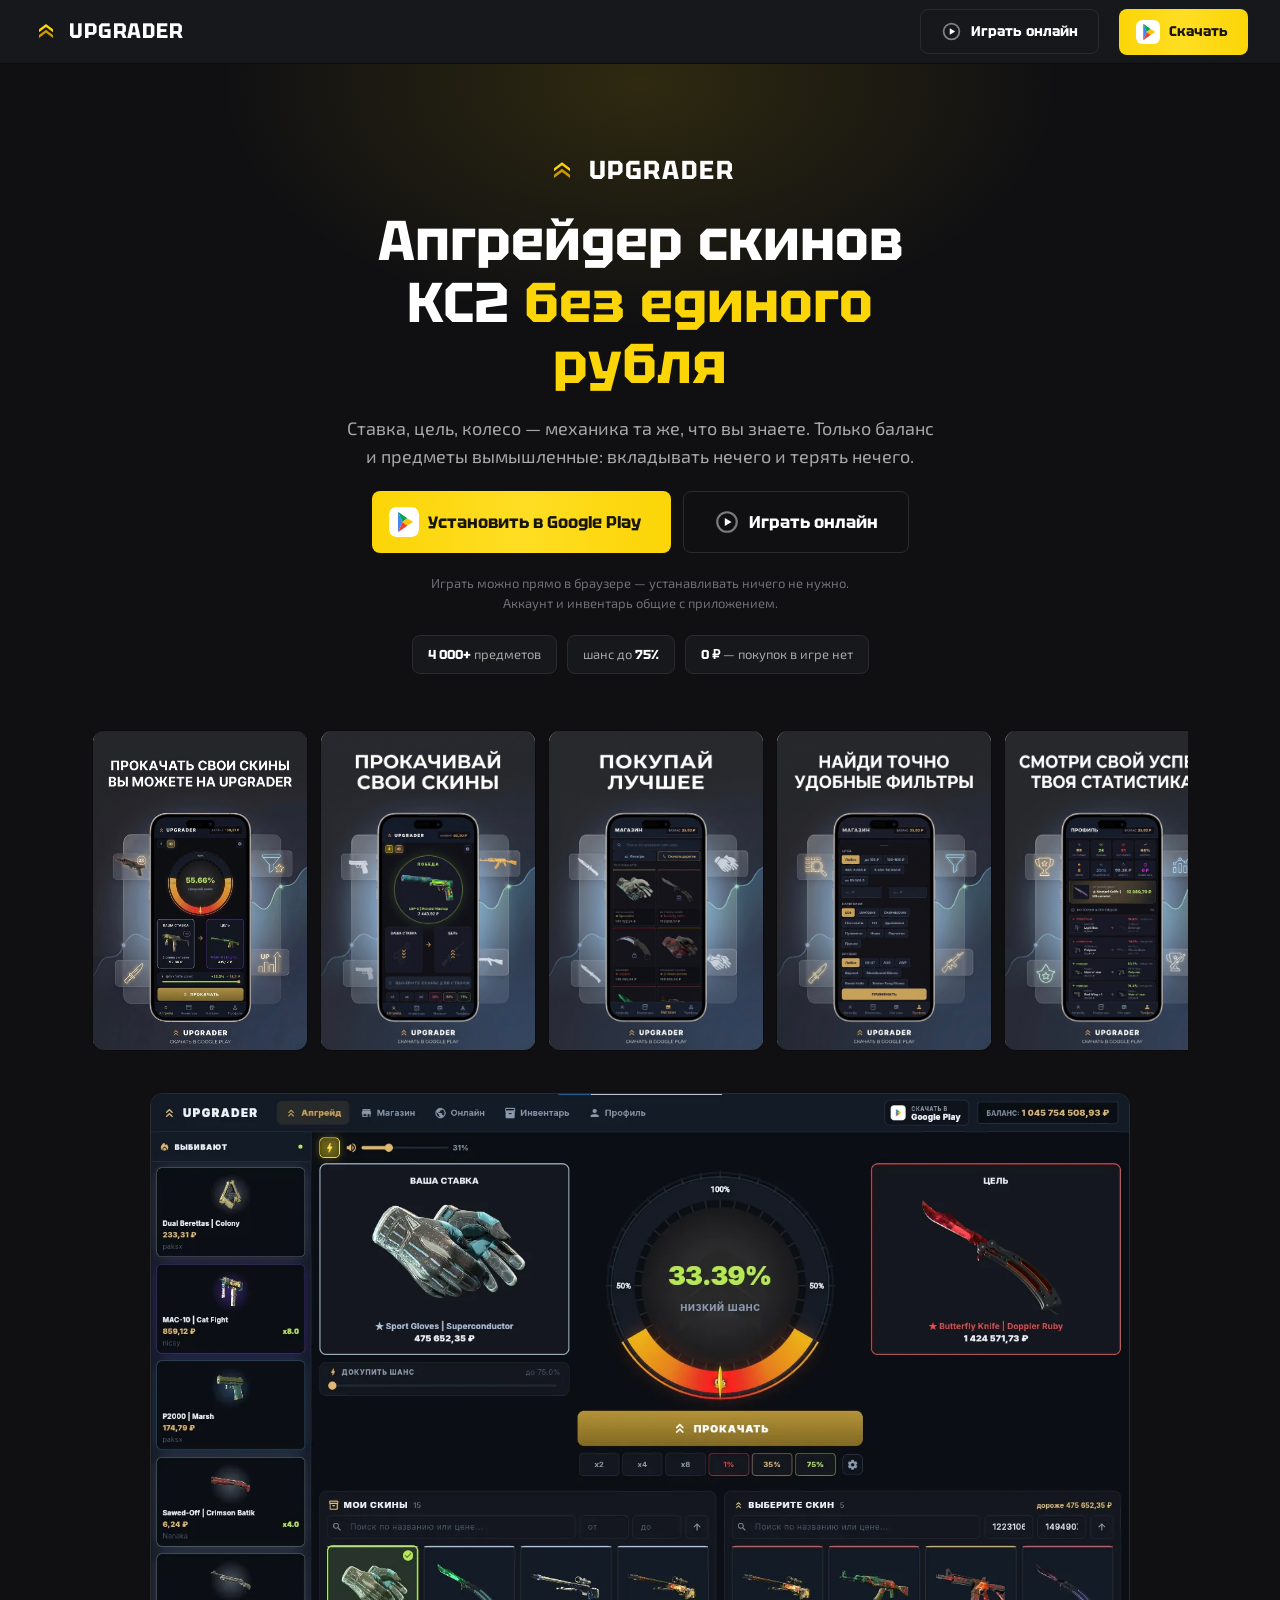
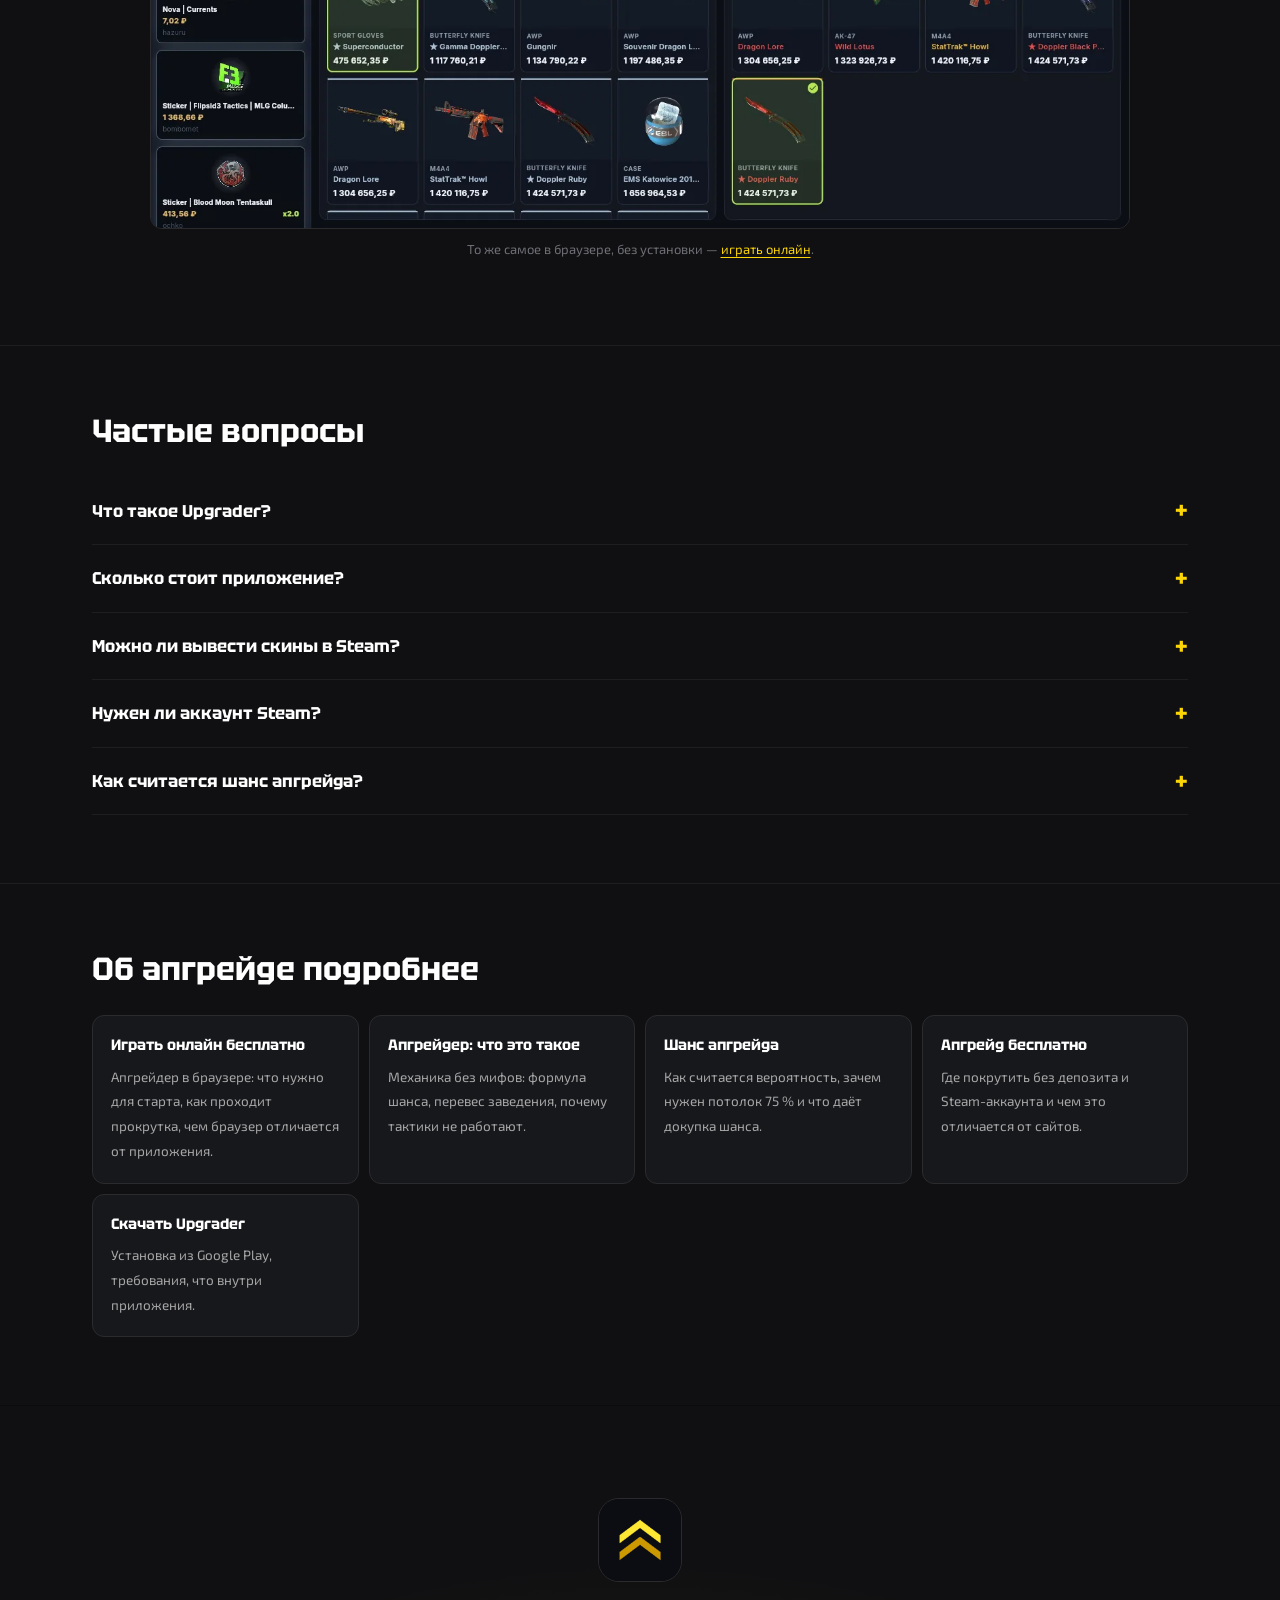
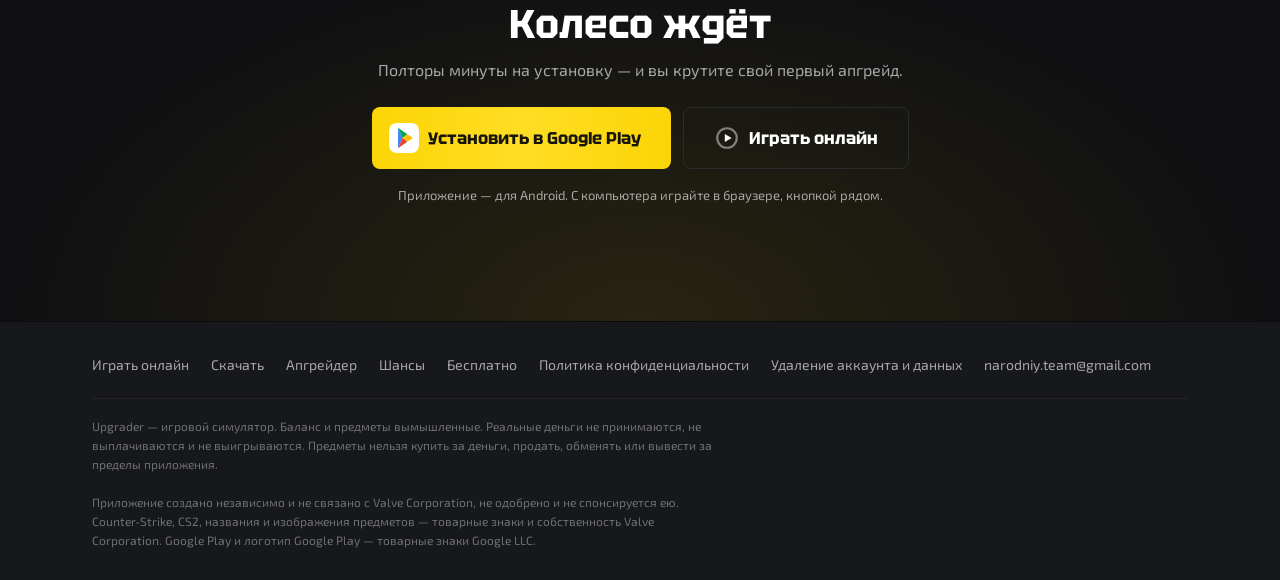
==== commit 9b12f966: "Страница «играть онлайн», скриншоты в статьях, robots и sitemap Запросы про «играть» до сих пор не в" ====
--- a/index.html
+++ b/index.html
@@ -3,10 +3,10 @@
   <head>
     <meta charset="utf-8" />
     <meta name="viewport" content="width=device-width, initial-scale=1" />
-    <title>Upgrader (Апгрейдер) — апгрейд скинов КС2, скачать на Android</title>
+    <title>Апгрейдер (Upgrader) — апгрейд скинов КС2 бесплатно</title>
     <meta
       name="description"
-      content="Upgrader — апгрейдер скинов CS2 на телефоне. Ставка, цель, колесо: 4000+ предметов, шанс до 75%. Бесплатно, без депозита и Steam-аккаунта. Скачать в Google Play."
+      content="Апгрейдер скинов CS2 бесплатно: ставка, цель, колесо. 4000+ предметов, шанс до 75%, без депозита и Steam-аккаунта. Играть онлайн в браузере или скачать в Google Play."
     />
     <link rel="canonical" href="https://upgrader-play.ru/" />
     <meta name="theme-color" content="#17181c" />
@@ -15,9 +15,11 @@
     <meta property="og:url" content="https://upgrader-play.ru/" />
     <meta property="og:site_name" content="Upgrader" />
     <meta property="og:locale" content="ru_RU" />
-    <meta property="og:title" content="Upgrader (Апгрейдер) — апгрейд скинов КС2 бесплатно" />
-    <meta property="og:description" content="Та же механика апгрейда, только без депозита. Скачать в Google Play." />
+    <meta property="og:title" content="Апгрейдер (Upgrader) — апгрейд скинов КС2 бесплатно" />
+    <meta property="og:description" content="Та же механика апгрейда, только без депозита. Играть онлайн или скачать в Google Play." />
     <meta property="og:image" content="https://upgrader-play.ru/assets/img/shots/s2.png" />
+    <meta property="og:image:width" content="1080" />
+    <meta property="og:image:height" content="1613" />
     <meta name="twitter:card" content="summary_large_image" />
 
     <link rel="icon" href="/assets/img/favicon.svg" type="image/svg+xml" />
@@ -62,6 +64,22 @@
             "offers": { "@type": "Offer", "price": "0", "priceCurrency": "RUB" },
             "installUrl": "https://play.google.com/store/apps/details?id=com.upgrader.upgrader",
             "downloadUrl": "https://play.google.com/store/apps/details?id=com.upgrader.upgrader"
+          },
+          {
+            "@type": "WebApplication",
+            "@id": "https://upgrader-play.ru/#webapp",
+            "name": "Апгрейдер онлайн — Upgrader",
+            "alternateName": "Апгрейдер играть онлайн",
+            "url": "https://upgrader-play.ru/play/",
+            "description": "Браузерная версия симулятора апгрейда скинов CS2: ставка, цель, колесо. Играть можно без установки и регистрации, прогресс общий с приложением.",
+            "applicationCategory": "GameApplication",
+            "applicationSubCategory": "Casual",
+            "browserRequirements": "Требуется браузер с поддержкой WebGL",
+            "operatingSystem": "Любая",
+            "inLanguage": "ru-RU",
+            "author": { "@type": "Organization", "name": "Narodniy" },
+            "screenshot": "https://upgrader-play.ru/assets/img/shots/web-og.png",
+            "offers": { "@type": "Offer", "price": "0", "priceCurrency": "RUB" }
           },
           {
             "@type": "FAQPage",
@@ -158,7 +176,7 @@
             UPGRADER
           </div>
 
-          <h1 class="claim">Апгрейд скинов <em>без единого рубля</em></h1>
+          <h1 class="claim">Апгрейдер скинов КС2 <em>без единого рубля</em></h1>
 
           <p class="claim__sub">
             Ставка, цель, колесо — механика та же, что вы знаете. Только баланс
@@ -209,6 +227,25 @@
             <img src="/assets/img/shots/s4.png" alt="Фильтры магазина по цене и категории" width="1080" height="1613" loading="lazy" />
             <img src="/assets/img/shots/s1.png" alt="Профиль: статистика и история апгрейдов" width="1080" height="1613" loading="lazy" />
           </div>
+
+          <!-- Снимки выше — с телефона, и человеку за компьютером они
+               ничего не обещают. Этот показывает, что игра открывается
+               и у него, без установки. -->
+          <figure class="shotfig">
+            <img
+              src="/assets/img/shots/web-1440.webp"
+              srcset="/assets/img/shots/web-960.webp 960w, /assets/img/shots/web-1440.webp 1440w"
+              sizes="(max-width: 1044px) 100vw, 980px"
+              alt="Upgrader в браузере на компьютере: ставка, колесо с шансом 33,39%, цель, ниже инвентарь и магазин скинов"
+              width="1440"
+              height="1080"
+              loading="lazy"
+            />
+            <figcaption>
+              То же самое в браузере, без установки —
+              <a href="/igrat/">играть онлайн</a>.
+            </figcaption>
+          </figure>
         </div>
       </section>
 
@@ -269,6 +306,10 @@
         <div class="wrap">
           <h2>Об апгрейде подробнее</h2>
           <div class="links">
+            <a href="/igrat/">
+              <b>Играть онлайн бесплатно</b>
+              <span>Апгрейдер в браузере: что нужно для старта, как проходит прокрутка, чем браузер отличается от приложения.</span>
+            </a>
             <a href="/apgreider/">
               <b>Апгрейдер: что это такое</b>
               <span>Механика без мифов: формула шанса, перевес заведения, почему тактики не работают.</span>
@@ -327,6 +368,7 @@
     <footer class="foot">
       <div class="wrap">
         <nav class="foot__links">
+          <a href="/igrat/">Играть онлайн</a>
           <a href="/skachat/">Скачать</a>
           <a href="/apgreider/">Апгрейдер</a>
           <a href="/shansy/">Шансы</a>
--- a/assets/css/app.css
+++ b/assets/css/app.css
@@ -503,6 +503,55 @@
 
 .note p:last-child {
   margin-bottom: 0;
+}
+
+/* ── Скриншот внутри текста ────────────────────────────────── */
+
+/* Шире колонки текста, и намеренно: на экране игры одновременно
+   ставка, колесо и цель, а в 760 точках всё это ужимается до
+   нечитаемого. Приём стандартный — сдвинуть левый край на середину
+   родителя и вернуть назад на половину своей ширины; так блок встаёт
+   по центру, будучи шире того, что его держит. Ограничитель по vw
+   не даёт вылезти за окно на планшете, а на телефоне min() схлопывает
+   ширину до экрана сам, и правило превращается в обычную картинку. */
+.shotfig {
+  width: min(980px, calc(100vw - 2 * var(--gut)));
+  margin: 30px 0 30px 50%;
+  transform: translateX(-50%);
+}
+
+/* Портретные снимки с телефона. Во всю ширину такой кадр занимает
+   три экрана и выталкивает текст, поэтому ограничен по высоте
+   и прижат к центру. */
+.shotfig--phone {
+  width: min(300px, calc(100vw - 2 * var(--gut)));
+}
+
+.shotfig img {
+  display: block;
+  width: 100%;
+  height: auto;
+  border-radius: 12px;
+  border: 1px solid var(--border);
+  background: var(--block);
+}
+
+.shotfig figcaption {
+  margin-top: 11px;
+  text-align: center;
+  color: var(--gray-dim);
+  font-size: 13px;
+  line-height: 1.5;
+}
+
+/* Своё правило, а не общее для документа: подпись живёт и на главной,
+   где глобальное a { color: inherit } делает ссылку неотличимой
+   от текста. */
+.shotfig figcaption a {
+  color: var(--yellow);
+  text-decoration: underline;
+  text-underline-offset: 3px;
+  text-decoration-thickness: 1px;
 }
 
 .doc table {
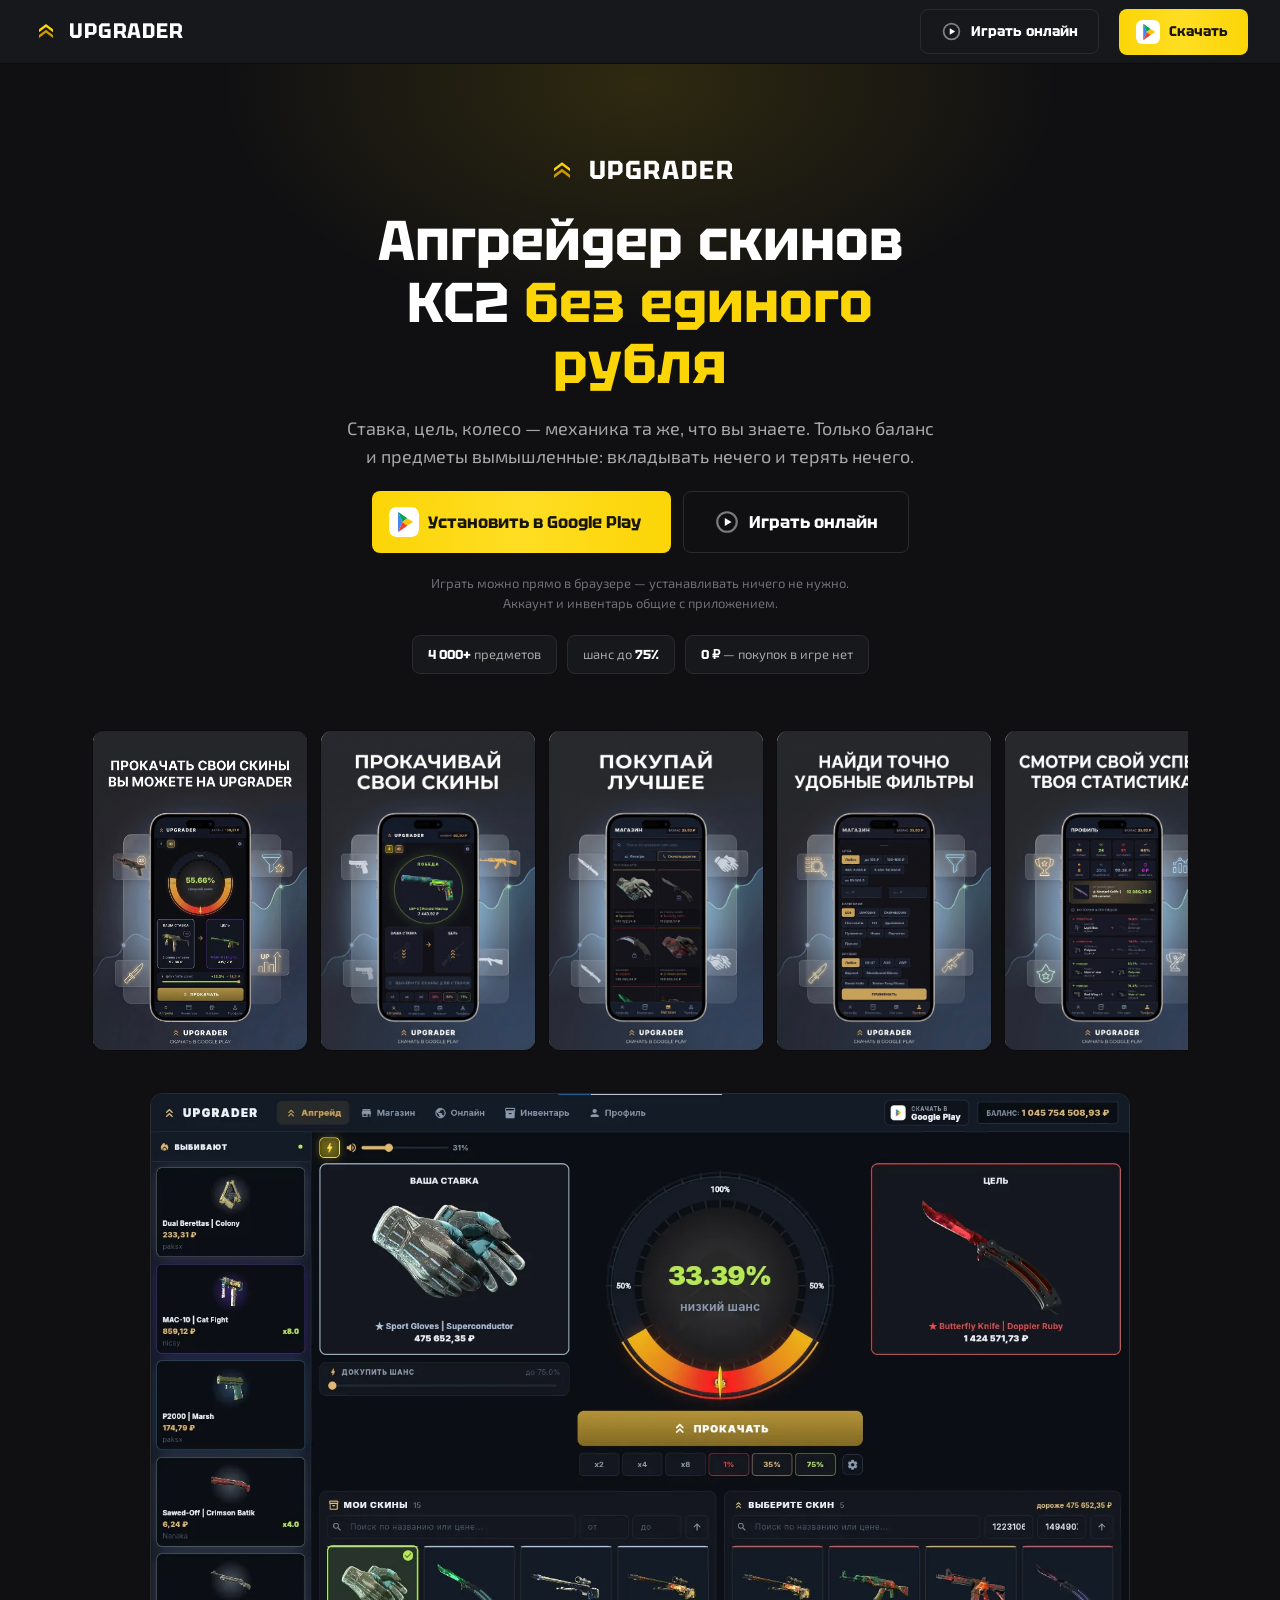
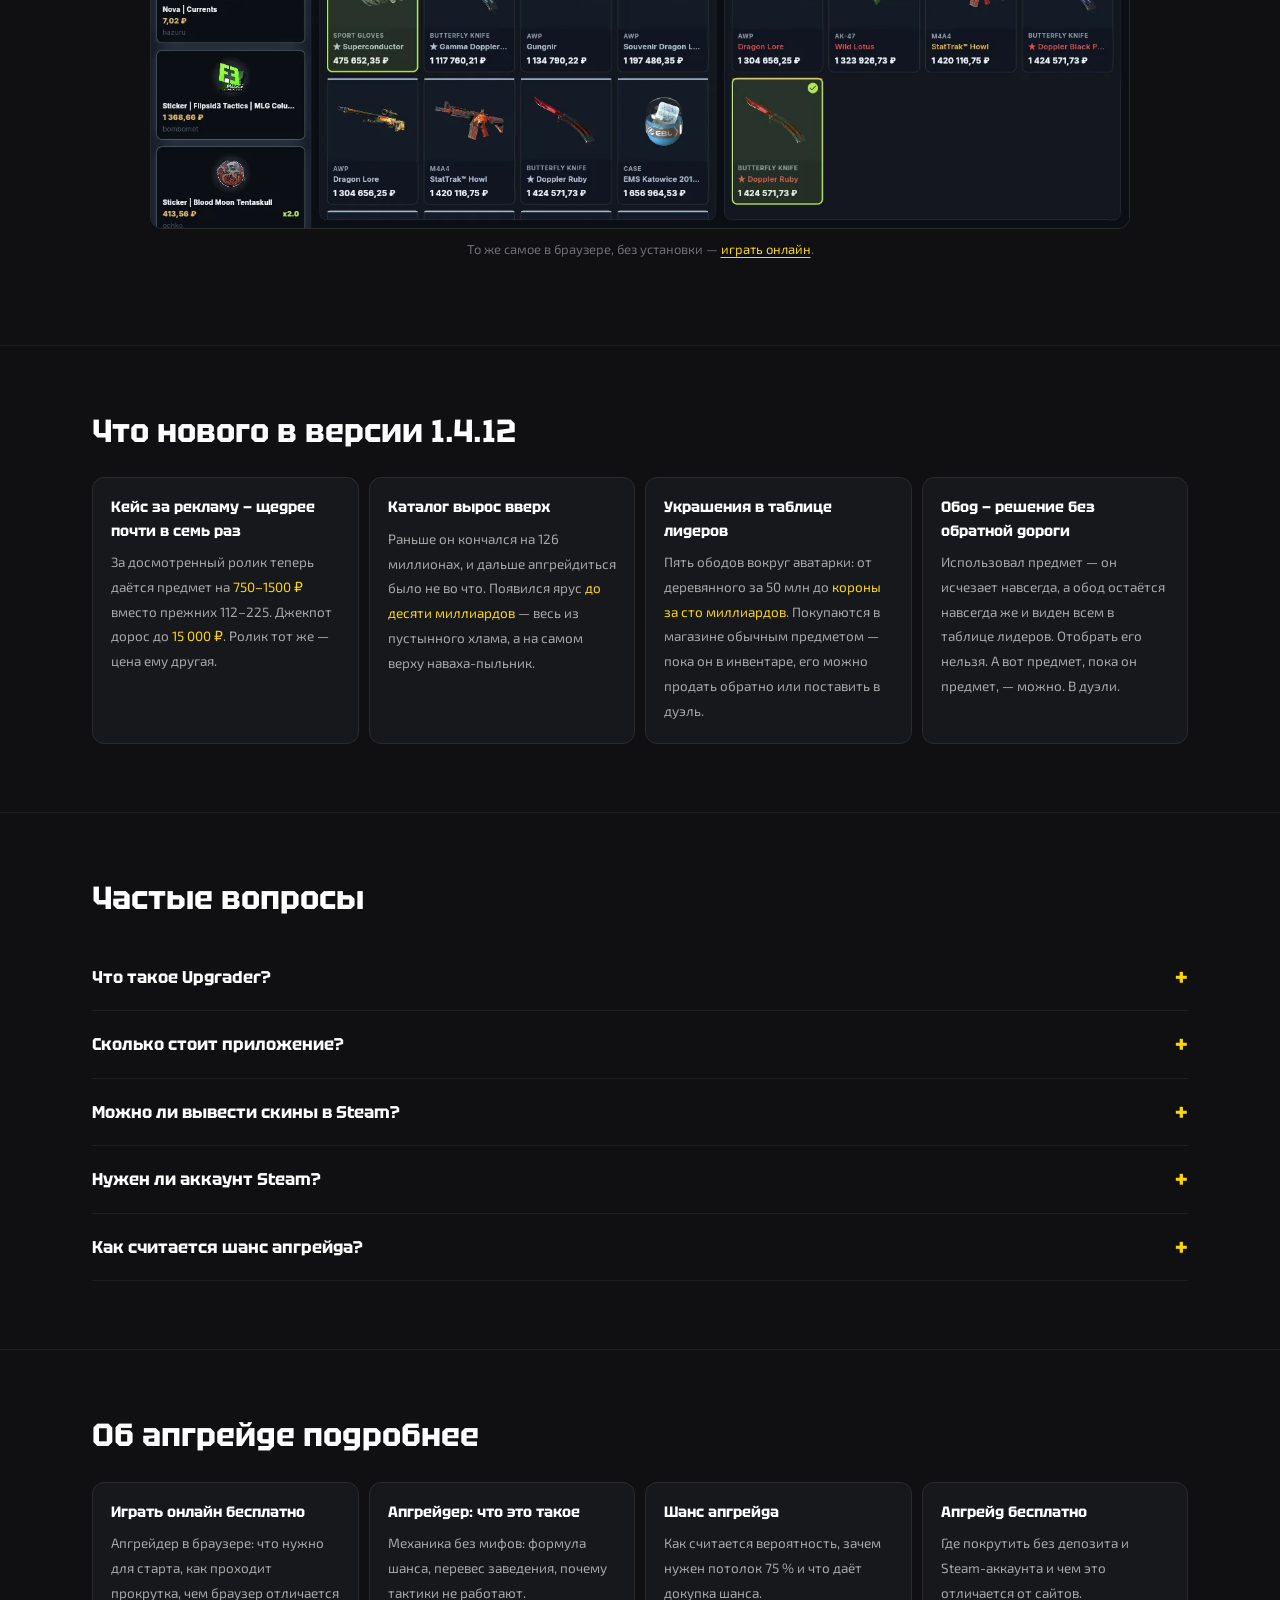
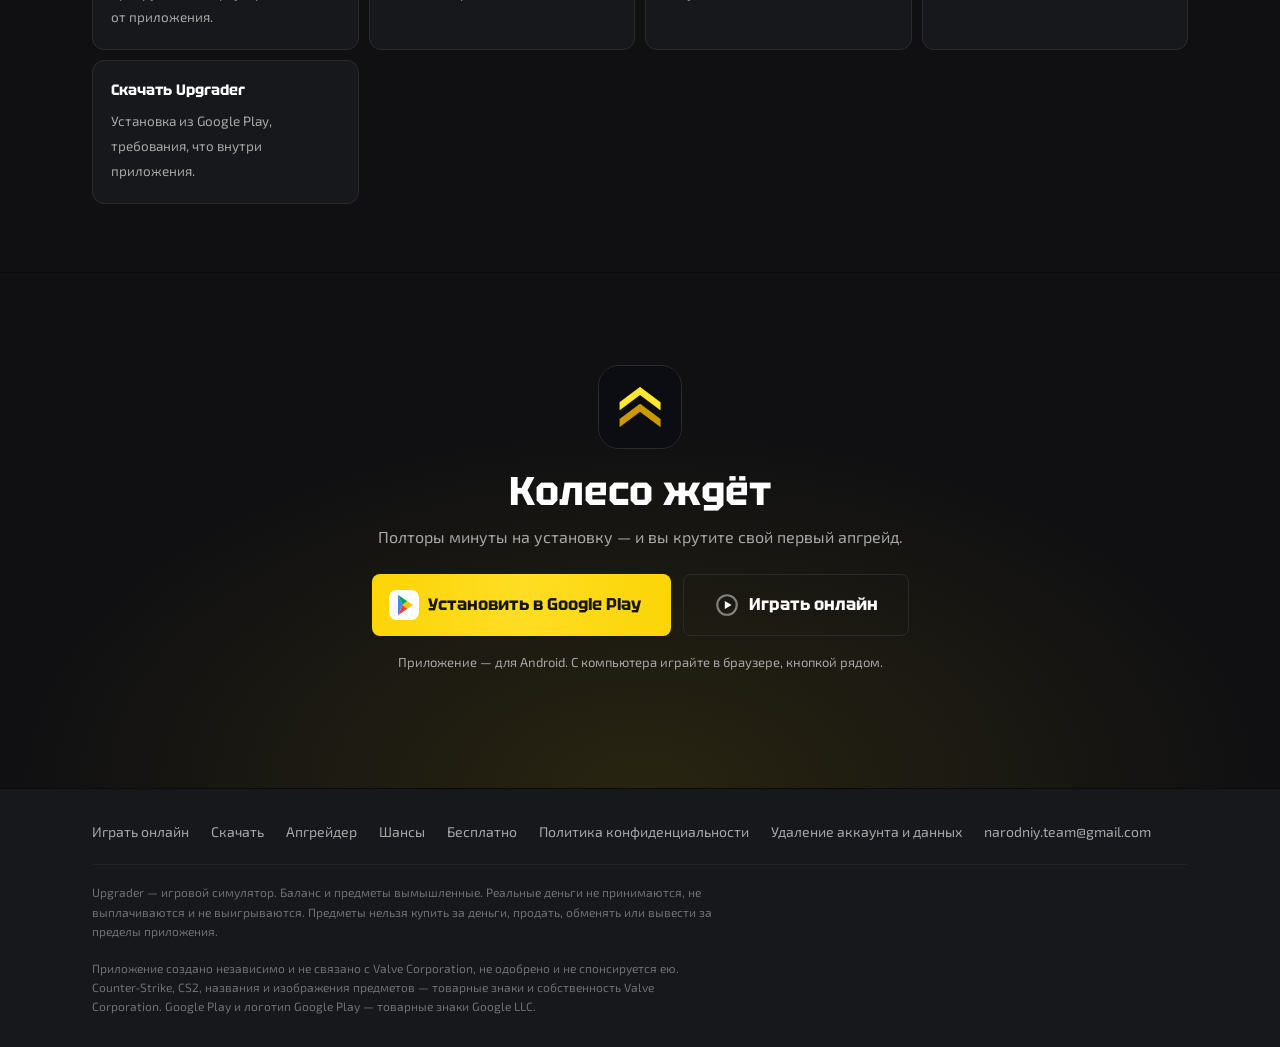
==== commit 8528526d: "Что нового в 1.4.12: кейс, верх каталога и украшения Блок на главной, между скриншотами и вопросами." ====
--- a/index.html
+++ b/index.html
@@ -249,6 +249,84 @@
         </div>
       </section>
 
+      <!-- Что нового.
+
+           Стили здесь, а не в app.css, намеренно: блок один на весь сайт
+           и живёт ровно столько, сколько эта версия. Разъехаться с ним
+           нечему, а общий файл не растёт разметкой под разовый повод. -->
+      <style>
+        .news {
+          display: grid;
+          grid-template-columns: repeat(auto-fit, minmax(230px, 1fr));
+          gap: 10px;
+        }
+
+        .news > div {
+          background: var(--block);
+          border: 1px solid var(--border);
+          border-radius: 12px;
+          padding: 18px 18px 20px;
+        }
+
+        .news b {
+          font-family: var(--display);
+          font-size: 15px;
+          display: block;
+          margin-bottom: 6px;
+        }
+
+        .news span {
+          color: var(--gray);
+          font-size: 13.5px;
+        }
+
+        .news em {
+          color: var(--yellow);
+          font-style: normal;
+        }
+      </style>
+
+      <section class="block">
+        <div class="wrap">
+          <h2>Что нового в версии 1.4.12</h2>
+          <div class="news">
+            <div>
+              <b>Кейс за рекламу — щедрее почти в семь раз</b>
+              <span>
+                За досмотренный ролик теперь даётся предмет на
+                <em>750–1500 ₽</em> вместо прежних 112–225. Джекпот дорос
+                до <em>15 000 ₽</em>. Ролик тот же — цена ему другая.
+              </span>
+            </div>
+            <div>
+              <b>Каталог вырос вверх</b>
+              <span>
+                Раньше он кончался на 126 миллионах, и дальше апгрейдиться
+                было не во что. Появился ярус <em>до десяти миллиардов</em> —
+                весь из пустынного хлама, а на самом верху наваха-пыльник.
+              </span>
+            </div>
+            <div>
+              <b>Украшения в таблице лидеров</b>
+              <span>
+                Пять ободов вокруг аватарки: от деревянного за 50 млн
+                до <em>короны за сто миллиардов</em>. Покупаются в магазине
+                обычным предметом — пока он в инвентаре, его можно продать
+                обратно или поставить в дуэль.
+              </span>
+            </div>
+            <div>
+              <b>Обод — решение без обратной дороги</b>
+              <span>
+                Использовал предмет — он исчезает навсегда, а обод остаётся
+                навсегда же и виден всем в таблице лидеров. Отобрать его
+                нельзя. А вот предмет, пока он предмет, — можно. В дуэли.
+              </span>
+            </div>
+          </div>
+        </div>
+      </section>
+
       <!-- Частые вопросы -->
       <section class="block">
         <div class="wrap">
